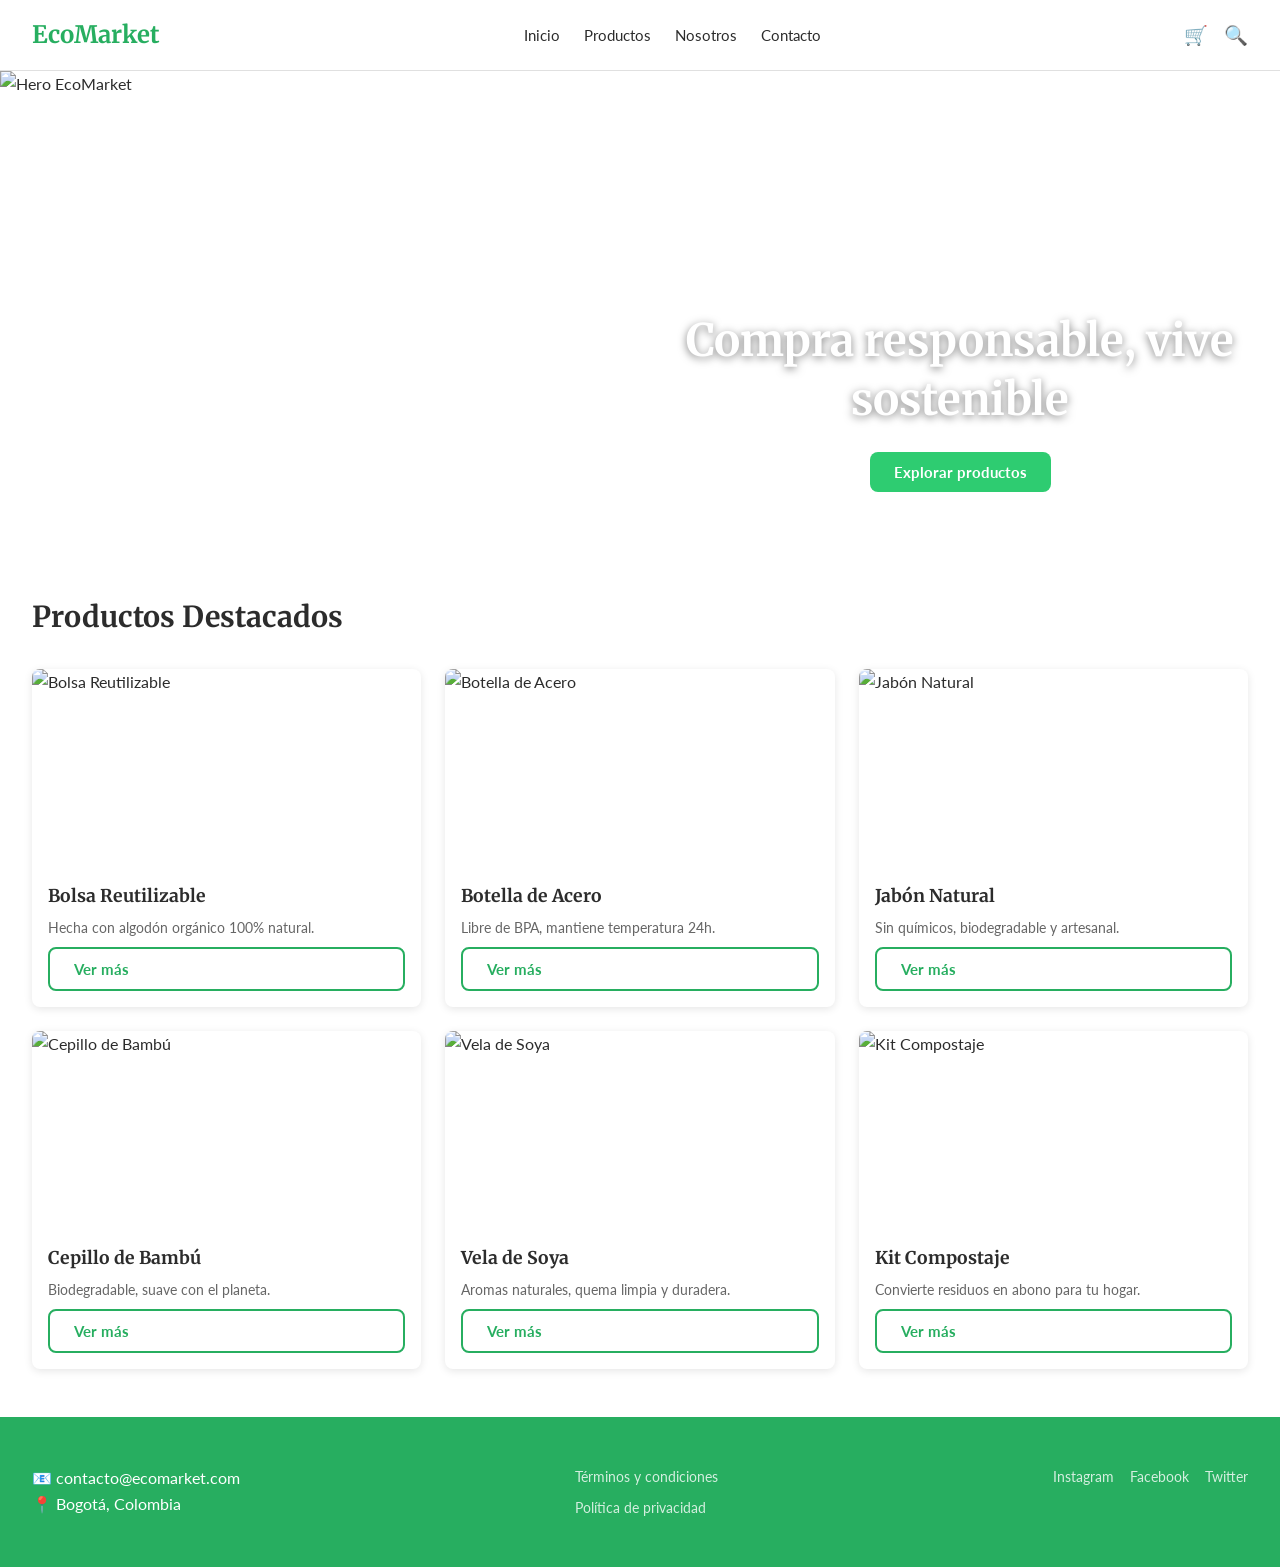
==== index.html @ 87cb1185 "feat: add home page with hero, featured products and footer" ====
<!DOCTYPE html>
<html lang="es">

<head>
    <meta charset="UTF-8">
    <meta name="viewport" content="width=device-width, initial-scale=1.0">
    <title>EcoMarket</title>
    <link rel="stylesheet" href="css/main.css">
    <link rel="stylesheet" href="css/layout.css">
    <link rel="stylesheet" href="css/components.css">
    <link rel="stylesheet" href="css/animations.css">
</head>

<body>

    <!-- HEADER -->
    <header class="header">
        <div class="header__logo">EcoMarket</div>
        <nav class="header__nav">
            <ul class="header__nav-list">
                <li><a href="index.html" class="header__nav-link">Inicio</a></li>
                <li><a href="views/productos.html" class="header__nav-link">Productos</a></li>
                <li><a href="views/sobre-nosotros.html" class="header__nav-link">Nosotros</a></li>
                <li><a href="views/contacto.html" class="header__nav-link">Contacto</a></li>
            </ul>
        </nav>
        <div class="header__actions">
            <a href="#" class="header__action-link">🛒</a>
            <a href="#" class="header__action-link">🔍</a>
        </div>
    </header>

    <!-- HERO -->
    <section class="hero">
        <img src="https://entretinta.com/wp-content/uploads/2024/01/hermosa-foto-lago-cristalino-junto-base-mo-1080.jpg"
            alt="Hero EcoMarket" class="hero__img">
        <div class="hero__content">
            <h1 class="hero__title">Compra responsable, vive sostenible</h1>
            <a href="views/productos.html" class="btn btn--primary">Explorar productos</a>
        </div>
    </section>

    <!-- PRODUCTOS DESTACADOS -->
    <section class="featured">
        <h2 class="featured__title">Productos Destacados</h2>
        <div class="featured__grid">

            <article class="card">
                <img src="https://encrypted-tbn0.gstatic.com/images?q=tbn:ANd9GcQVeRtCvFnXtEC3w42J0hs4td1m4T9SXBsoSXHeZ5GEeg&s=10"
                    alt="Bolsa Reutilizable" class="card__img">
                <div class="card__body">
                    <h3 class="card__name">Bolsa Reutilizable</h3>
                    <p class="card__desc">Hecha con algodón orgánico 100% natural.</p>
                    <a href="#" class="btn btn--secondary">Ver más</a>
                </div>
            </article>

            <article class="card">
                <img src="https://media.falabella.com/falabellaCO/73281339_5/w=1500,h=1500,fit=cover"
                    alt="Botella de Acero" class="card__img">
                <div class="card__body">
                    <h3 class="card__name">Botella de Acero</h3>
                    <p class="card__desc">Libre de BPA, mantiene temperatura 24h.</p>
                    <a href="#" class="btn btn--secondary">Ver más</a>
                </div>
            </article>

            <article class="card">
                <img src="https://images.unsplash.com/photo-1600857544200-b2f666a9a2ec?w=400&q=80&fit=crop"
                    alt="Jabón Natural" class="card__img">
                <div class="card__body">
                    <h3 class="card__name">Jabón Natural</h3>
                    <p class="card__desc">Sin químicos, biodegradable y artesanal.</p>
                    <a href="#" class="btn btn--secondary">Ver más</a>
                </div>
            </article>

            <article class="card">
                <img src="https://encrypted-tbn0.gstatic.com/images?q=tbn:ANd9GcQV_OPx9aQlD3pooWzCc2njMl-34eIX3qP6-NNkD2Y_Ew&s=10"
                    alt="Cepillo de Bambú" class="card__img">
                <div class="card__body">
                    <h3 class="card__name">Cepillo de Bambú</h3>
                    <p class="card__desc">Biodegradable, suave con el planeta.</p>
                    <a href="#" class="btn btn--secondary">Ver más</a>
                </div>
            </article>

            <article class="card">
                <img src="https://encrypted-tbn0.gstatic.com/images?q=tbn:ANd9GcS2RQtOKCw0ogzPalIOiNEDFyZThjH_l2-hsylHtLMTrQ&s=10"
                    alt="Vela de Soya" class="card__img">
                <div class="card__body">
                    <h3 class="card__name">Vela de Soya</h3>
                    <p class="card__desc">Aromas naturales, quema limpia y duradera.</p>
                    <a href="#" class="btn btn--secondary">Ver más</a>
                </div>
            </article>

            <article class="card">
                <img src="https://encrypted-tbn0.gstatic.com/images?q=tbn:ANd9GcQZ-YsSwlBRAiWstmm6BPkEpvnl98NPNhFZUDOWYDXasA&s=10"
                    alt="Kit Compostaje" class="card__img">
                <div class="card__body">
                    <h3 class="card__name">Kit Compostaje</h3>
                    <p class="card__desc">Convierte residuos en abono para tu hogar.</p>
                    <a href="#" class="btn btn--secondary">Ver más</a>
                </div>
            </article>

        </div>
    </section>

    <!-- FOOTER -->
    <footer class="footer">
        <div class="footer__info">
            <p>📧 contacto@ecomarket.com</p>
            <p>📍 Bogotá, Colombia</p>
        </div>
        <div class="footer__links">
            <a href="#" class="footer__link">Términos y condiciones</a>
            <a href="#" class="footer__link">Política de privacidad</a>
        </div>
        <div class="footer__social">
            <a href="#" class="footer__social-link">Instagram</a>
            <a href="#" class="footer__social-link">Facebook</a>
            <a href="#" class="footer__social-link">Twitter</a>
        </div>
    </footer>

</body>

</html>
---- css/main.css ----
@import url("https://fonts.googleapis.com/css2?family=Lato:wght@400;700&family=Merriweather:wght@400;700&display=swap");

:root {
    --color-primary: #2ecc71;
    --color-primary-dark: #27ae60;
    --color-earth: #f5f5dc;
    --color-text: #2c2c2c;
    --color-text-light: #666666;
    --color-white: #ffffff;
    --color-border: #e0e0e0;

    --font-heading: "Merriweather", serif;
    --font-body: "Lato", sans-serif;

    --spacing-xs: 0.5rem;
    --spacing-sm: 1rem;
    --spacing-md: 1.5rem;
    --spacing-lg: 2rem;
    --spacing-xl: 3rem;

    --radius: 8px;
    --shadow: 0 2px 8px rgba(0, 0, 0, 0.1);
}

*,
*::before,
*::after {
    margin: 0;
    padding: 0;
    box-sizing: border-box;
}

html {
    font-size: 16px;
    scroll-behavior: smooth;
}

body {
    font-family: var(--font-body);
    color: var(--color-text);
    background-color: var(--color-white);
    line-height: 1.6;
}

img {
    max-width: 100%;
    display: block;
}

a {
    text-decoration: none;
    color: inherit;
}

ul {
    list-style: none;
}

h1,
h2,
h3,
h4 {
    font-family: var(--font-heading);
    line-height: 1.3;
}
---- css/layout.css ----
.header {
    display: flex;
    align-items: center;
    justify-content: space-between;
    padding: var(--spacing-sm) var(--spacing-lg);
    background-color: var(--color-white);
    border-bottom: 1px solid var(--color-border);
    position: sticky;
    top: 0;
    z-index: 100;
}

.header__logo {
    font-family: var(--font-heading);
    font-size: 1.5rem;
    font-weight: 700;
    color: var(--color-primary-dark);
}

.header__nav-list {
    display: flex;
    gap: var(--spacing-md);
}

.header__nav-link {
    font-size: 0.95rem;
    color: var(--color-text);
    transition: color 0.2s;
}

.header__nav-link:hover {
    color: var(--color-primary);
}

.header__actions {
    display: flex;
    gap: var(--spacing-sm);
    font-size: 1.2rem;
}



.hero {
    position: relative;
    width: 100%;
    height: 480px;
    overflow: hidden;
}

.hero__img {
    width: 100%;
    height: 100%;
    object-fit: cover;
}

.hero__content {
    position: absolute;
    top: 50%;
    left: 50%;
    transform: translate(-50%, -50%);
    text-align: center;
    color: var(--color-white);
}

.hero__title {
    font-size: 2rem;
    margin-bottom: var(--spacing-md);
    text-shadow: 0 2px 8px rgba(0, 0, 0, 0.5);
}




.featured {
    padding: var(--spacing-xl) var(--spacing-lg);
}

.featured__title {
    font-size: 1.8rem;
    margin-bottom: var(--spacing-lg);
    color: var(--color-text);
}

.featured__grid {
    display: grid;
    grid-template-columns: 1fr;
    gap: var(--spacing-md);
}




.footer {
    background-color: var(--color-primary-dark);
    color: var(--color-white);
    padding: var(--spacing-xl) var(--spacing-lg);
    display: flex;
    flex-direction: column;
    gap: var(--spacing-md);
}

.footer__links {
    display: flex;
    flex-direction: column;
    gap: var(--spacing-xs);
}

.footer__link {
    font-size: 0.9rem;
    opacity: 0.8;
    transition: opacity 0.2s;
}

.footer__link:hover {
    opacity: 1;
}

.footer__social {
    display: flex;
    gap: var(--spacing-sm);
}

.footer__social-link {
    font-size: 0.9rem;
    opacity: 0.8;
    transition: opacity 0.2s;
}

.footer__social-link:hover {
    opacity: 1;
}




@media (min-width: 768px) {
    .featured__grid {
        grid-template-columns: repeat(2, 1fr);
    }

    .footer {
        flex-direction: row;
        justify-content: space-between;
        align-items: flex-start;
    }
}




@media (min-width: 1024px) {
    .hero__title {
        font-size: 2.8rem;
    }

    .featured__grid {
        grid-template-columns: repeat(3, 1fr);
    }
}
---- css/components.css ----
.btn {
    display: inline-block;
    padding: var(--spacing-xs) var(--spacing-md);
    border-radius: var(--radius);
    font-family: var(--font-body);
    font-size: 0.95rem;
    font-weight: 700;
    cursor: pointer;
    transition: background-color 0.2s, transform 0.2s;
}

.btn--primary {
    background-color: var(--color-primary);
    color: var(--color-white);
}

.btn--primary:hover {
    background-color: var(--color-primary-dark);
    transform: translateY(-2px);
}

.btn--secondary {
    background-color: transparent;
    color: var(--color-primary-dark);
    border: 2px solid var(--color-primary-dark);
}

.btn--secondary:hover {
    background-color: var(--color-primary-dark);
    color: var(--color-white);
    transform: translateY(-2px);
}



.card {
    background-color: var(--color-white);
    border-radius: var(--radius);
    box-shadow: var(--shadow);
    overflow: hidden;
    transition: transform 0.2s, box-shadow 0.2s;
}

.card:hover {
    transform: translateY(-4px);
    box-shadow: 0 8px 20px rgba(0, 0, 0, 0.15);
}

.card__img {
    width: 100%;
    height: 200px;
    object-fit: cover;
}

.card__body {
    padding: var(--spacing-sm);
    display: flex;
    flex-direction: column;
    gap: var(--spacing-xs);
}

.card__name {
    font-size: 1.1rem;
    color: var(--color-text);
}

.card__desc {
    font-size: 0.9rem;
    color: var(--color-text-light);
    flex-grow: 1;
}
---- css/animations.css ----
@keyframes fadeInUp {
    from {
        opacity: 0;
        transform: translateY(24px);
    }

    to {
        opacity: 1;
        transform: translateY(0);
    }
}

@keyframes fadeInLeft {
    from {
        opacity: 0;
        transform: translateX(-24px);
    }

    to {
        opacity: 1;
        transform: translateX(0);
    }
}

@keyframes scaleIn {
    from {
        opacity: 0;
        transform: scale(0.92);
    }

    to {
        opacity: 1;
        transform: scale(1);
    }
}

@keyframes shimmer {
    0% {
        background-position: -400px 0;
    }

    100% {
        background-position: 400px 0;
    }
}

@keyframes pulse {

    0%,
    100% {
        transform: scale(1);
    }

    50% {
        transform: scale(1.04);
    }
}


.hero__content {
    animation: fadeInUp 0.9s ease forwards;
}

.hero__title {
    animation: fadeInLeft 1s ease forwards;
}

.hero .btn {
    animation: scaleIn 1.1s ease forwards;
}



.card {
    animation: fadeInUp 0.6s ease forwards;
}


.card__img {
    transition: transform 0.4s ease, filter 0.4s ease;
}

.card:hover .card__img {
    transform: scale(1.06);
    filter: brightness(1.05) saturate(1.1);
}


.card:hover .btn {
    animation: pulse 0.6s ease infinite;
}




.header__nav-link {
    position: relative;
}

.header__nav-link::after {
    content: '';
    position: absolute;
    bottom: -3px;
    left: 0;
    width: 0%;
    height: 2px;
    background-color: var(--color-primary);
    transition: width 0.3s ease;
}

.header__nav-link:hover::after {
    width: 100%;
}



.footer__social-link {
    transition: transform 0.3s ease, color 0.3s ease;
    display: inline-block;
}

.footer__social-link:hover {
    transform: translateY(-4px) scale(1.1);
    color: var(--color-primary);
}



.btn {
    transition: background-color 0.3s ease,
        transform 0.2s ease,
        box-shadow 0.3s ease;
}

.btn:hover {
    box-shadow: 0 4px 12px rgba(46, 204, 113, 0.4);
}
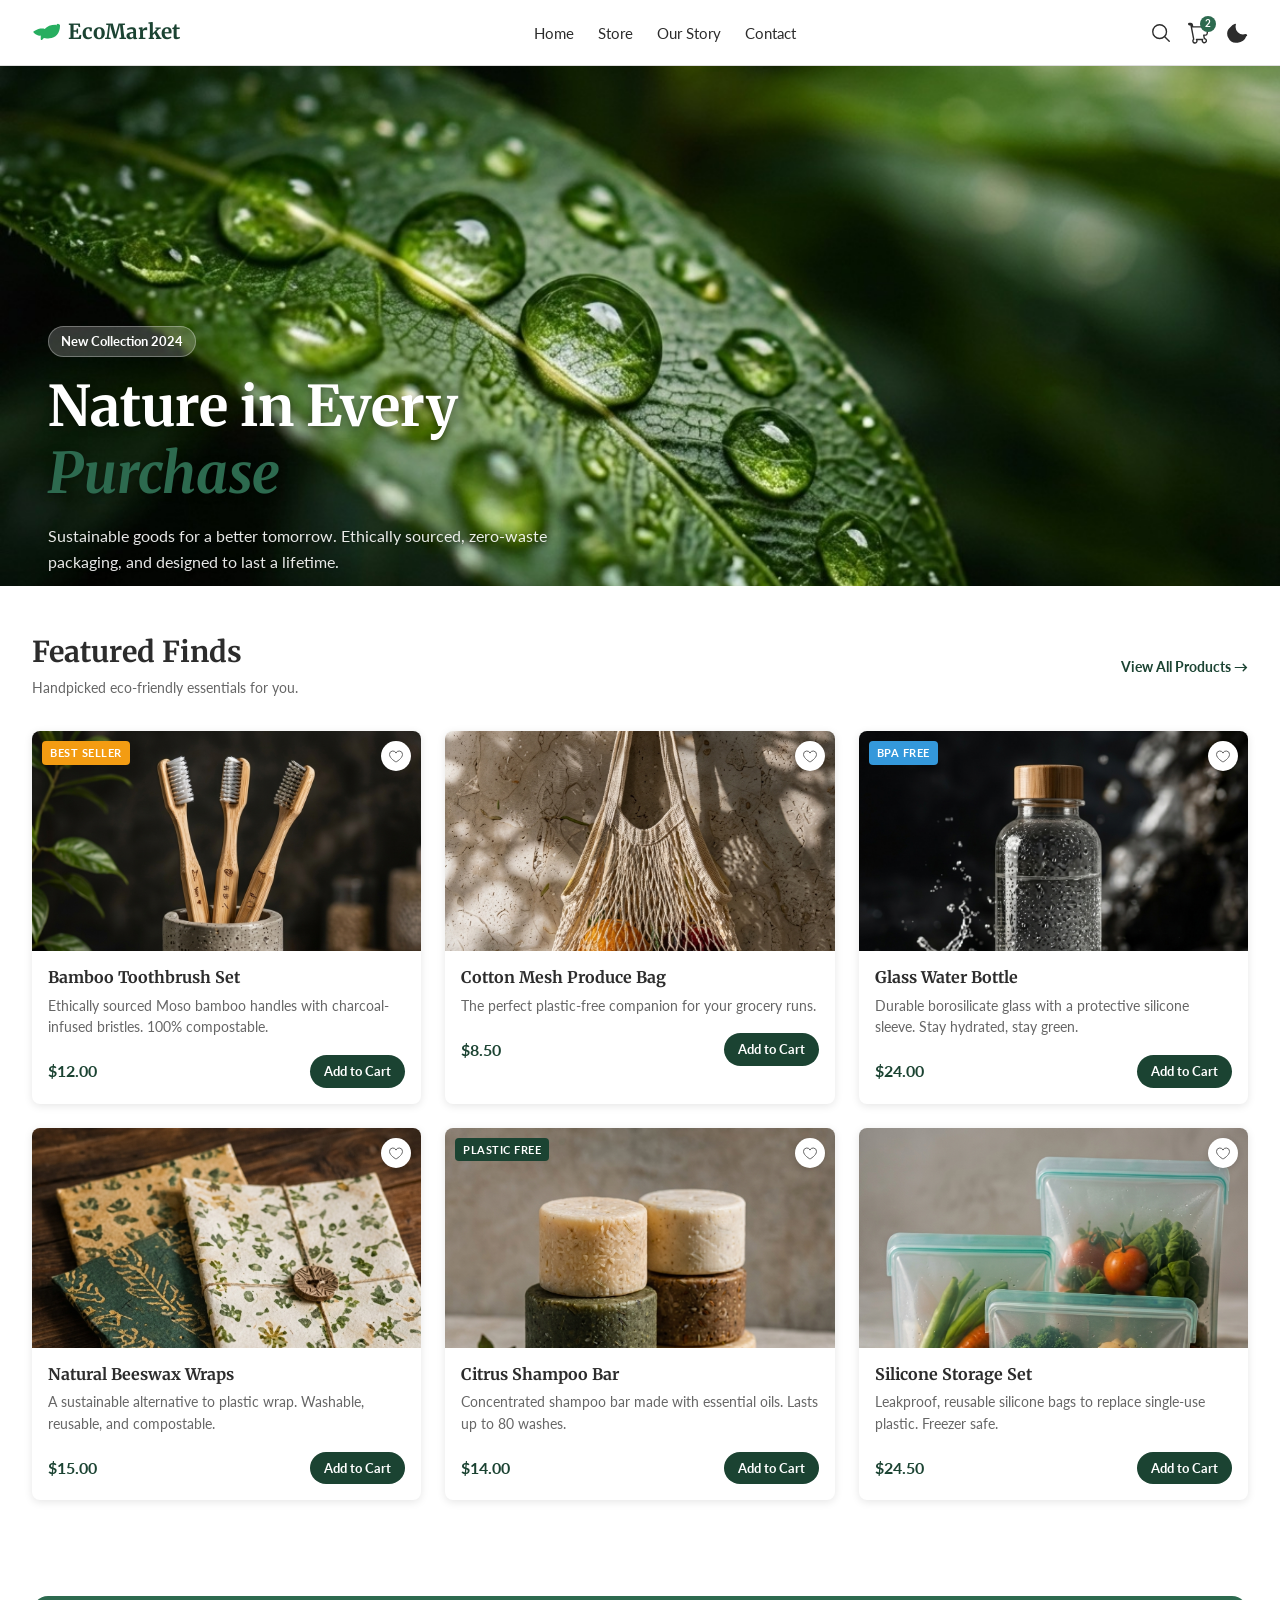
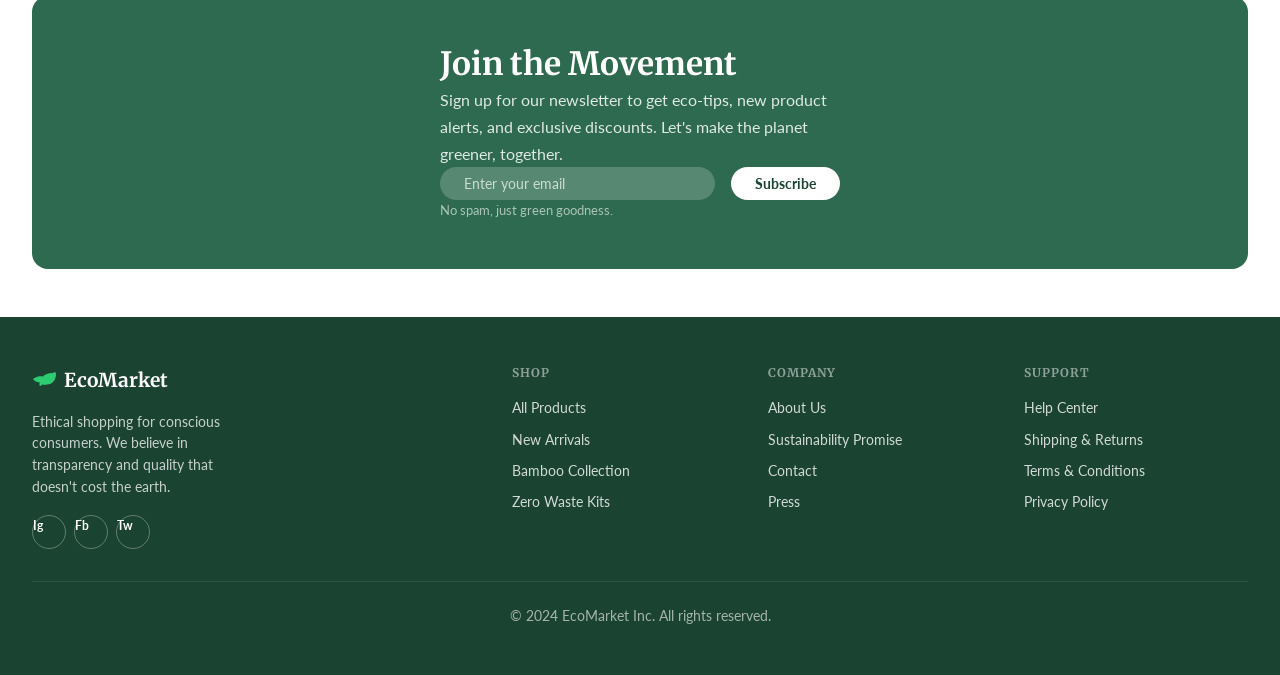
==== commit 8089a940: "feat: complete home page with styling, join section and footer" ====
--- a/index.html
+++ b/index.html
@@ -1,130 +1,255 @@
 <!DOCTYPE html>
-<html lang="es">
-
+<html lang="en">
 <head>
-    <meta charset="UTF-8">
-    <meta name="viewport" content="width=device-width, initial-scale=1.0">
-    <title>EcoMarket</title>
-    <link rel="stylesheet" href="css/main.css">
-    <link rel="stylesheet" href="css/layout.css">
-    <link rel="stylesheet" href="css/components.css">
-    <link rel="stylesheet" href="css/animations.css">
+  <meta charset="UTF-8">
+  <meta name="viewport" content="width=device-width, initial-scale=1.0">
+  <title>EcoMarket</title>
+  <link rel="stylesheet" href="css/main.css">
+  <link rel="stylesheet" href="css/layout.css">
+  <link rel="stylesheet" href="css/components.css">
+  <link rel="stylesheet" href="css/animations.css">
 </head>
-
 <body>
 
-    <!-- HEADER -->
-    <header class="header">
-        <div class="header__logo">EcoMarket</div>
-        <nav class="header__nav">
-            <ul class="header__nav-list">
-                <li><a href="index.html" class="header__nav-link">Inicio</a></li>
-                <li><a href="views/productos.html" class="header__nav-link">Productos</a></li>
-                <li><a href="views/sobre-nosotros.html" class="header__nav-link">Nosotros</a></li>
-                <li><a href="views/contacto.html" class="header__nav-link">Contacto</a></li>
-            </ul>
-        </nav>
-        <div class="header__actions">
-            <a href="#" class="header__action-link">🛒</a>
-            <a href="#" class="header__action-link">🔍</a>
-        </div>
-    </header>
-
-    <!-- HERO -->
-    <section class="hero">
-        <img src="https://entretinta.com/wp-content/uploads/2024/01/hermosa-foto-lago-cristalino-junto-base-mo-1080.jpg"
-            alt="Hero EcoMarket" class="hero__img">
-        <div class="hero__content">
-            <h1 class="hero__title">Compra responsable, vive sostenible</h1>
-            <a href="views/productos.html" class="btn btn--primary">Explorar productos</a>
-        </div>
-    </section>
-
-    <!-- PRODUCTOS DESTACADOS -->
-    <section class="featured">
-        <h2 class="featured__title">Productos Destacados</h2>
-        <div class="featured__grid">
-
-            <article class="card">
-                <img src="https://encrypted-tbn0.gstatic.com/images?q=tbn:ANd9GcQVeRtCvFnXtEC3w42J0hs4td1m4T9SXBsoSXHeZ5GEeg&s=10"
-                    alt="Bolsa Reutilizable" class="card__img">
-                <div class="card__body">
-                    <h3 class="card__name">Bolsa Reutilizable</h3>
-                    <p class="card__desc">Hecha con algodón orgánico 100% natural.</p>
-                    <a href="#" class="btn btn--secondary">Ver más</a>
-                </div>
-            </article>
-
-            <article class="card">
-                <img src="https://media.falabella.com/falabellaCO/73281339_5/w=1500,h=1500,fit=cover"
-                    alt="Botella de Acero" class="card__img">
-                <div class="card__body">
-                    <h3 class="card__name">Botella de Acero</h3>
-                    <p class="card__desc">Libre de BPA, mantiene temperatura 24h.</p>
-                    <a href="#" class="btn btn--secondary">Ver más</a>
-                </div>
-            </article>
-
-            <article class="card">
-                <img src="https://images.unsplash.com/photo-1600857544200-b2f666a9a2ec?w=400&q=80&fit=crop"
-                    alt="Jabón Natural" class="card__img">
-                <div class="card__body">
-                    <h3 class="card__name">Jabón Natural</h3>
-                    <p class="card__desc">Sin químicos, biodegradable y artesanal.</p>
-                    <a href="#" class="btn btn--secondary">Ver más</a>
-                </div>
-            </article>
-
-            <article class="card">
-                <img src="https://encrypted-tbn0.gstatic.com/images?q=tbn:ANd9GcQV_OPx9aQlD3pooWzCc2njMl-34eIX3qP6-NNkD2Y_Ew&s=10"
-                    alt="Cepillo de Bambú" class="card__img">
-                <div class="card__body">
-                    <h3 class="card__name">Cepillo de Bambú</h3>
-                    <p class="card__desc">Biodegradable, suave con el planeta.</p>
-                    <a href="#" class="btn btn--secondary">Ver más</a>
-                </div>
-            </article>
-
-            <article class="card">
-                <img src="https://encrypted-tbn0.gstatic.com/images?q=tbn:ANd9GcS2RQtOKCw0ogzPalIOiNEDFyZThjH_l2-hsylHtLMTrQ&s=10"
-                    alt="Vela de Soya" class="card__img">
-                <div class="card__body">
-                    <h3 class="card__name">Vela de Soya</h3>
-                    <p class="card__desc">Aromas naturales, quema limpia y duradera.</p>
-                    <a href="#" class="btn btn--secondary">Ver más</a>
-                </div>
-            </article>
-
-            <article class="card">
-                <img src="https://encrypted-tbn0.gstatic.com/images?q=tbn:ANd9GcQZ-YsSwlBRAiWstmm6BPkEpvnl98NPNhFZUDOWYDXasA&s=10"
-                    alt="Kit Compostaje" class="card__img">
-                <div class="card__body">
-                    <h3 class="card__name">Kit Compostaje</h3>
-                    <p class="card__desc">Convierte residuos en abono para tu hogar.</p>
-                    <a href="#" class="btn btn--secondary">Ver más</a>
-                </div>
-            </article>
-
-        </div>
-    </section>
-
-    <!-- FOOTER -->
-    <footer class="footer">
-        <div class="footer__info">
-            <p>📧 contacto@ecomarket.com</p>
-            <p>📍 Bogotá, Colombia</p>
-        </div>
-        <div class="footer__links">
-            <a href="#" class="footer__link">Términos y condiciones</a>
-            <a href="#" class="footer__link">Política de privacidad</a>
-        </div>
-        <div class="footer__social">
-            <a href="#" class="footer__social-link">Instagram</a>
-            <a href="#" class="footer__social-link">Facebook</a>
-            <a href="#" class="footer__social-link">Twitter</a>
-        </div>
-    </footer>
+  <!-- HEADER -->
+  <header class="header">
+    <div class="header__logo">
+      <svg xmlns="http://www.w3.org/2000/svg" width="28" height="28" viewBox="0 0 256 256" fill="#27ae60">
+        <path d="M222.14,59.21A8,8,0,0,0,215,52C171.77,52,138.72,65.34,116,91.17c-16.23-4.93-52-9.45-99.08,21.23a8,8,0,0,0-.67,12.63C32.48,139.46,50.68,152,72,152a72.07,72.07,0,0,0,8-.45V184a8,8,0,0,0,13.66,5.66l14.84-14.85A95.27,95.27,0,0,0,160,176c56,0,96-48,96-112A8,8,0,0,0,222.14,59.21Z"/>
+      </svg>
+      <span>EcoMarket</span>
+    </div>
+    <nav class="header__nav">
+      <ul class="header__nav-list">
+        <li><a href="index.html" class="header__nav-link">Home</a></li>
+        <li><a href="views/productos.html" class="header__nav-link">Store</a></li>
+        <li><a href="views/sobre-nosotros.html" class="header__nav-link">Our Story</a></li>
+        <li><a href="views/contacto.html" class="header__nav-link">Contact</a></li>
+      </ul>
+    </nav>
+    <div class="header__actions">
+      <a href="#" class="header__action-link">
+        <svg xmlns="http://www.w3.org/2000/svg" width="22" height="22" viewBox="0 0 256 256" fill="none" stroke="#2c2c2c" stroke-width="16" stroke-linecap="round" stroke-linejoin="round">
+          <circle cx="112" cy="112" r="80"/>
+          <line x1="168.57" y1="168.57" x2="224" y2="224"/>
+        </svg>
+      </a>
+      <a href="#" class="header__action-link header__cart">
+        <svg xmlns="http://www.w3.org/2000/svg" width="22" height="22" viewBox="0 0 256 256" fill="none" stroke="#2c2c2c" stroke-width="16" stroke-linecap="round" stroke-linejoin="round">
+          <path d="M222.14,58.87A8,8,0,0,0,216,56H54.68L49.79,29.14A16,16,0,0,0,34.05,16H16a8,8,0,0,0,0,16H34.05l32.51,168.86A24,24,0,1,0,98.4,204H169.6a24,24,0,1,0,20.47-11.14L183,152h23a16,16,0,0,0,15.74-13.14l12-80A8,8,0,0,0,222.14,58.87Z"/>
+        </svg>
+        <span class="header__cart-badge">2</span>
+      </a>
+      <a href="#" class="header__action-link">
+        <svg xmlns="http://www.w3.org/2000/svg" width="22" height="22" viewBox="0 0 256 256" fill="#2c2c2c">
+          <path d="M233.54,142.23a8,8,0,0,0-8-2,88.08,88.08,0,0,1-109.8-109.8,8,8,0,0,0-10-10,104.84,104.84,0,0,0-52.91,37A104,104,0,0,0,136,240a103.09,103.09,0,0,0,62.52-20.88,104.84,104.84,0,0,0,37-52.91A8,8,0,0,0,233.54,142.23Z"/>
+        </svg>
+      </a>
+    </div>
+  </header>
+
+  <!-- HERO -->
+  <section class="hero">
+    <img src="img/hero/hero-leaves.jpg" alt="EcoMarket Hero" class="hero__img">
+    <div class="hero__content">
+      <span class="hero__tag">New Collection 2024</span>
+      <h1 class="hero__title">Nature in Every<br><em>Purchase</em></h1>
+      <p class="hero__subtitle">Sustainable goods for a better tomorrow. Ethically sourced, zero-waste packaging, and designed to last a lifetime.</p>
+      <div class="hero__btns">
+        <a href="views/productos.html" class="btn btn--primary">Shop New Arrivals</a>
+        <a href="views/sobre-nosotros.html" class="btn btn--dark">Learn Our Impact</a>
+      </div>
+    </div>
+  </section>
+
+  <!-- FEATURED PRODUCTS -->
+  <section class="featured">
+    <div class="featured__header">
+      <div>
+        <h2 class="featured__title">Featured Finds</h2>
+        <p class="featured__subtitle">Handpicked eco-friendly essentials for you.</p>
+      </div>
+      <a href="views/productos.html" class="featured__link">View All Products →</a>
+    </div>
+    <div class="featured__grid">
+
+      <article class="card">
+        <div class="card__img-wrapper">
+          <img src="img/products/product-bamboo-toothbrush.png" alt="Bamboo Toothbrush" class="card__img">
+          <span class="card__badge card__badge--yellow">Best Seller</span>
+          <button class="card__fav" aria-label="Favorite">
+            <svg xmlns="http://www.w3.org/2000/svg" width="16" height="16" viewBox="0 0 256 256" fill="none" stroke="#666" stroke-width="16">
+              <path d="M128,224S24,168,24,102a54,54,0,0,1,104-20.48A54,54,0,0,1,232,102C232,168,128,224,128,224Z"/>
+            </svg>
+          </button>
+        </div>
+        <div class="card__body">
+          <h3 class="card__name">Bamboo Toothbrush Set</h3>
+          <p class="card__desc">Ethically sourced Moso bamboo handles with charcoal-infused bristles. 100% compostable.</p>
+          <div class="card__footer">
+            <span class="card__price">$12.00</span>
+            <a href="#" class="btn btn--cart">Add to Cart</a>
+          </div>
+        </div>
+      </article>
+
+      <article class="card">
+        <div class="card__img-wrapper">
+          <img src="img/products/product-mesh-bag.png" alt="Cotton Mesh Produce Bag" class="card__img">
+          <button class="card__fav" aria-label="Favorite">
+            <svg xmlns="http://www.w3.org/2000/svg" width="16" height="16" viewBox="0 0 256 256" fill="none" stroke="#666" stroke-width="16">
+              <path d="M128,224S24,168,24,102a54,54,0,0,1,104-20.48A54,54,0,0,1,232,102C232,168,128,224,128,224Z"/>
+            </svg>
+          </button>
+        </div>
+        <div class="card__body">
+          <h3 class="card__name">Cotton Mesh Produce Bag</h3>
+          <p class="card__desc">The perfect plastic-free companion for your grocery runs.</p>
+          <div class="card__footer">
+            <span class="card__price">$8.50</span>
+            <a href="#" class="btn btn--cart">Add to Cart</a>
+          </div>
+        </div>
+      </article>
+
+      <article class="card">
+        <div class="card__img-wrapper">
+          <img src="img/products/product-glass-bottle.png" alt="Glass Water Bottle" class="card__img">
+          <span class="card__badge card__badge--blue">BPA Free</span>
+          <button class="card__fav" aria-label="Favorite">
+            <svg xmlns="http://www.w3.org/2000/svg" width="16" height="16" viewBox="0 0 256 256" fill="none" stroke="#666" stroke-width="16">
+              <path d="M128,224S24,168,24,102a54,54,0,0,1,104-20.48A54,54,0,0,1,232,102C232,168,128,224,128,224Z"/>
+            </svg>
+          </button>
+        </div>
+        <div class="card__body">
+          <h3 class="card__name">Glass Water Bottle</h3>
+          <p class="card__desc">Durable borosilicate glass with a protective silicone sleeve. Stay hydrated, stay green.</p>
+          <div class="card__footer">
+            <span class="card__price">$24.00</span>
+            <a href="#" class="btn btn--cart">Add to Cart</a>
+          </div>
+        </div>
+      </article>
+
+      <article class="card">
+        <div class="card__img-wrapper">
+          <img src="img/products/product-beeswax-wraps.png" alt="Natural Beeswax Wraps" class="card__img">
+          <button class="card__fav" aria-label="Favorite">
+            <svg xmlns="http://www.w3.org/2000/svg" width="16" height="16" viewBox="0 0 256 256" fill="none" stroke="#666" stroke-width="16">
+              <path d="M128,224S24,168,24,102a54,54,0,0,1,104-20.48A54,54,0,0,1,232,102C232,168,128,224,128,224Z"/>
+            </svg>
+          </button>
+        </div>
+        <div class="card__body">
+          <h3 class="card__name">Natural Beeswax Wraps</h3>
+          <p class="card__desc">A sustainable alternative to plastic wrap. Washable, reusable, and compostable.</p>
+          <div class="card__footer">
+            <span class="card__price">$15.00</span>
+            <a href="#" class="btn btn--cart">Add to Cart</a>
+          </div>
+        </div>
+      </article>
+
+      <article class="card">
+        <div class="card__img-wrapper">
+          <img src="img/products/product-shampoo-bar.png" alt="Citrus Shampoo Bar" class="card__img">
+          <span class="card__badge card__badge--green">Plastic Free</span>
+          <button class="card__fav" aria-label="Favorite">
+            <svg xmlns="http://www.w3.org/2000/svg" width="16" height="16" viewBox="0 0 256 256" fill="none" stroke="#666" stroke-width="16">
+              <path d="M128,224S24,168,24,102a54,54,0,0,1,104-20.48A54,54,0,0,1,232,102C232,168,128,224,128,224Z"/>
+            </svg>
+          </button>
+        </div>
+        <div class="card__body">
+          <h3 class="card__name">Citrus Shampoo Bar</h3>
+          <p class="card__desc">Concentrated shampoo bar made with essential oils. Lasts up to 80 washes.</p>
+          <div class="card__footer">
+            <span class="card__price">$14.00</span>
+            <a href="#" class="btn btn--cart">Add to Cart</a>
+          </div>
+        </div>
+      </article>
+
+      <article class="card">
+        <div class="card__img-wrapper">
+          <img src="img/products/product-silicone-bags.png" alt="Silicone Storage Set" class="card__img">
+          <button class="card__fav" aria-label="Favorite">
+            <svg xmlns="http://www.w3.org/2000/svg" width="16" height="16" viewBox="0 0 256 256" fill="none" stroke="#666" stroke-width="16">
+              <path d="M128,224S24,168,24,102a54,54,0,0,1,104-20.48A54,54,0,0,1,232,102C232,168,128,224,128,224Z"/>
+            </svg>
+          </button>
+        </div>
+        <div class="card__body">
+          <h3 class="card__name">Silicone Storage Set</h3>
+          <p class="card__desc">Leakproof, reusable silicone bags to replace single-use plastic. Freezer safe.</p>
+          <div class="card__footer">
+            <span class="card__price">$24.50</span>
+            <a href="#" class="btn btn--cart">Add to Cart</a>
+          </div>
+        </div>
+      </article>
+
+    </div>
+  </section>
+
+  <!-- JOIN THE MOVEMENT -->
+  <section class="join">
+    <div class="join__content">
+      <h2 class="join__title">Join the Movement</h2>
+      <p class="join__desc">Sign up for our newsletter to get eco-tips, new product alerts, and exclusive discounts. Let's make the planet greener, together.</p>
+      <div class="join__form">
+        <input type="email" class="join__input" placeholder="Enter your email">
+        <button class="btn btn--subscribe">Subscribe</button>
+      </div>
+      <p class="join__note">No spam, just green goodness.</p>
+    </div>
+    <div class="join__img-wrapper">
+      <img src="img/hero/banner-leaves.jpg" alt="Join the Movement" class="join__img">
+    </div>
+  </section>
+
+  <!-- FOOTER -->
+  <footer class="footer">
+    <div class="footer__brand">
+      <div class="footer__logo">
+        <svg xmlns="http://www.w3.org/2000/svg" width="24" height="24" viewBox="0 0 256 256" fill="#2ecc71">
+          <path d="M222.14,59.21A8,8,0,0,0,215,52C171.77,52,138.72,65.34,116,91.17c-16.23-4.93-52-9.45-99.08,21.23a8,8,0,0,0-.67,12.63C32.48,139.46,50.68,152,72,152a72.07,72.07,0,0,0,8-.45V184a8,8,0,0,0,13.66,5.66l14.84-14.85A95.27,95.27,0,0,0,160,176c56,0,96-48,96-112A8,8,0,0,0,222.14,59.21Z"/>
+        </svg>
+        <span>EcoMarket</span>
+      </div>
+      <p class="footer__desc">Ethical shopping for conscious consumers. We believe in transparency and quality that doesn't cost the earth.</p>
+      <div class="footer__social">
+        <a href="#" class="footer__social-link" aria-label="Instagram">Ig</a>
+        <a href="#" class="footer__social-link" aria-label="Facebook">Fb</a>
+        <a href="#" class="footer__social-link" aria-label="Twitter">Tw</a>
+      </div>
+    </div>
+    <div class="footer__col">
+      <h4 class="footer__heading">Shop</h4>
+      <a href="views/productos.html" class="footer__link">All Products</a>
+      <a href="#" class="footer__link">New Arrivals</a>
+      <a href="#" class="footer__link">Bamboo Collection</a>
+      <a href="#" class="footer__link">Zero Waste Kits</a>
+    </div>
+    <div class="footer__col">
+      <h4 class="footer__heading">Company</h4>
+      <a href="views/sobre-nosotros.html" class="footer__link">About Us</a>
+      <a href="#" class="footer__link">Sustainability Promise</a>
+      <a href="views/contacto.html" class="footer__link">Contact</a>
+      <a href="#" class="footer__link">Press</a>
+    </div>
+    <div class="footer__col">
+      <h4 class="footer__heading">Support</h4>
+      <a href="#" class="footer__link">Help Center</a>
+      <a href="#" class="footer__link">Shipping & Returns</a>
+      <a href="#" class="footer__link">Terms & Conditions</a>
+      <a href="#" class="footer__link">Privacy Policy</a>
+    </div>
+    <div class="footer__bottom">
+      <p>© 2024 EcoMarket Inc. All rights reserved.</p>
+    </div>
+  </footer>
 
 </body>
-
-</html>+</html>
--- a/css/main.css
+++ b/css/main.css
@@ -1,8 +1,8 @@
 @import url("https://fonts.googleapis.com/css2?family=Lato:wght@400;700&family=Merriweather:wght@400;700&display=swap");
 
 :root {
-    --color-primary: #2ecc71;
-    --color-primary-dark: #27ae60;
+    --color-primary: #2d6a4f;
+    --color-primary-dark: #1b4332;
     --color-earth: #f5f5dc;
     --color-text: #2c2c2c;
     --color-text-light: #666666;
--- a/css/layout.css
+++ b/css/layout.css
@@ -1,159 +1,222 @@
 .header {
-    display: flex;
+  display: flex;
+  align-items: center;
+  justify-content: space-between;
+  padding: var(--spacing-sm) var(--spacing-lg);
+  background-color: var(--color-white);
+  border-bottom: 1px solid var(--color-border);
+  position: sticky;
+  top: 0;
+  z-index: 100;
+}
+
+.header__logo {
+  display: flex;
+  align-items: center;
+  gap: var(--spacing-xs);
+  font-family: var(--font-heading);
+  font-size: 1.3rem;
+  font-weight: 700;
+  color: var(--color-primary-dark);
+}
+
+.header__nav-list {
+  display: flex;
+  gap: var(--spacing-md);
+}
+
+.header__nav-link {
+  font-size: 0.95rem;
+  color: var(--color-text);
+  transition: color 0.2s;
+  position: relative;
+}
+
+.header__nav-link::after {
+  content: '';
+  position: absolute;
+  bottom: -3px;
+  left: 0;
+  width: 0%;
+  height: 2px;
+  background-color: var(--color-primary);
+  transition: width 0.3s ease;
+}
+
+.header__nav-link:hover {
+  color: var(--color-primary);
+}
+
+.header__nav-link:hover::after {
+  width: 100%;
+}
+
+.header__actions {
+  display: flex;
+  align-items: center;
+  gap: var(--spacing-sm);
+}
+
+.header__action-link {
+  display: flex;
+  align-items: center;
+  justify-content: center;
+  transition: transform 0.2s;
+}
+
+.header__action-link:hover {
+  transform: scale(1.1);
+}
+
+.hero {
+  position: relative;
+  width: 100%;
+  height: 520px;
+  overflow: hidden;
+}
+
+.hero__img {
+  width: 100%;
+  height: 100%;
+  object-fit: cover;
+  object-position: center;
+}
+
+.hero__content {
+  position: absolute;
+  top: 50%;
+  left: var(--spacing-xl);
+  transform: translateY(-50%);
+  color: var(--color-white);
+  max-width: 500px;
+}
+
+.hero__tag {
+  display: inline-block;
+  background-color: rgba(255,255,255,0.2);
+  color: var(--color-white);
+  font-size: 0.8rem;
+  font-weight: 700;
+  padding: 4px 12px;
+  border-radius: 20px;
+  margin-bottom: var(--spacing-sm);
+  backdrop-filter: blur(4px);
+  border: 1px solid rgba(255,255,255,0.3);
+}
+
+.hero__title {
+  font-size: 2.8rem;
+  margin-bottom: var(--spacing-sm);
+  text-shadow: 0 2px 8px rgba(0,0,0,0.4);
+  line-height: 1.2;
+}
+
+.hero__title em {
+  font-style: italic;
+  color: var(--color-primary);
+}
+
+.hero__subtitle {
+  font-size: 1rem;
+  margin-bottom: var(--spacing-md);
+  opacity: 0.9;
+  line-height: 1.6;
+  text-shadow: 0 1px 4px rgba(0,0,0,0.4);
+}
+
+.hero__btns {
+  display: flex;
+  gap: var(--spacing-sm);
+  flex-wrap: wrap;
+}
+
+.featured {
+  padding: var(--spacing-xl) var(--spacing-lg);
+}
+
+.featured__header {
+  display: flex;
+  align-items: flex-start;
+  justify-content: space-between;
+  margin-bottom: var(--spacing-lg);
+  flex-wrap: wrap;
+  gap: var(--spacing-sm);
+}
+
+.featured__title {
+  font-size: 1.8rem;
+  color: var(--color-text);
+}
+
+.featured__subtitle {
+  font-size: 0.9rem;
+  color: var(--color-text-light);
+  margin-top: 4px;
+}
+
+.featured__link {
+  font-size: 0.9rem;
+  color: var(--color-primary-dark);
+  font-weight: 700;
+  transition: color 0.2s;
+  white-space: nowrap;
+  align-self: center;
+}
+
+.featured__link:hover {
+  color: var(--color-primary);
+}
+
+.featured__grid {
+  display: grid;
+  grid-template-columns: 1fr;
+  gap: var(--spacing-md);
+}
+
+.footer {
+  background-color: var(--color-primary-dark);
+  color: var(--color-white);
+  padding: var(--spacing-xl) var(--spacing-lg);
+  display: grid;
+  grid-template-columns: 1fr;
+  gap: var(--spacing-lg);
+}
+
+@media (min-width: 768px) {
+  .featured__grid {
+    grid-template-columns: repeat(2, 1fr);
+  }
+
+  .footer {
+    grid-template-columns: repeat(2, 1fr);
+  }
+
+  .join {
+    flex-direction: row;
     align-items: center;
-    justify-content: space-between;
-    padding: var(--spacing-sm) var(--spacing-lg);
-    background-color: var(--color-white);
-    border-bottom: 1px solid var(--color-border);
-    position: sticky;
-    top: 0;
-    z-index: 100;
-}
-
-.header__logo {
-    font-family: var(--font-heading);
-    font-size: 1.5rem;
-    font-weight: 700;
-    color: var(--color-primary-dark);
-}
-
-.header__nav-list {
-    display: flex;
-    gap: var(--spacing-md);
-}
-
-.header__nav-link {
-    font-size: 0.95rem;
-    color: var(--color-text);
-    transition: color 0.2s;
-}
-
-.header__nav-link:hover {
-    color: var(--color-primary);
-}
-
-.header__actions {
-    display: flex;
-    gap: var(--spacing-sm);
-    font-size: 1.2rem;
-}
-
-
-
-.hero {
-    position: relative;
-    width: 100%;
-    height: 480px;
-    overflow: hidden;
-}
-
-.hero__img {
-    width: 100%;
-    height: 100%;
-    object-fit: cover;
-}
-
-.hero__content {
-    position: absolute;
-    top: 50%;
-    left: 50%;
-    transform: translate(-50%, -50%);
-    text-align: center;
-    color: var(--color-white);
-}
-
-.hero__title {
-    font-size: 2rem;
-    margin-bottom: var(--spacing-md);
-    text-shadow: 0 2px 8px rgba(0, 0, 0, 0.5);
-}
-
-
-
-
-.featured {
-    padding: var(--spacing-xl) var(--spacing-lg);
-}
-
-.featured__title {
-    font-size: 1.8rem;
-    margin-bottom: var(--spacing-lg);
-    color: var(--color-text);
-}
-
-.featured__grid {
-    display: grid;
-    grid-template-columns: 1fr;
-    gap: var(--spacing-md);
-}
-
-
-
-
-.footer {
-    background-color: var(--color-primary-dark);
-    color: var(--color-white);
-    padding: var(--spacing-xl) var(--spacing-lg);
-    display: flex;
-    flex-direction: column;
-    gap: var(--spacing-md);
-}
-
-.footer__links {
-    display: flex;
-    flex-direction: column;
-    gap: var(--spacing-xs);
-}
-
-.footer__link {
-    font-size: 0.9rem;
-    opacity: 0.8;
-    transition: opacity 0.2s;
-}
-
-.footer__link:hover {
-    opacity: 1;
-}
-
-.footer__social {
-    display: flex;
-    gap: var(--spacing-sm);
-}
-
-.footer__social-link {
-    font-size: 0.9rem;
-    opacity: 0.8;
-    transition: opacity 0.2s;
-}
-
-.footer__social-link:hover {
-    opacity: 1;
-}
-
-
-
-
-@media (min-width: 768px) {
-    .featured__grid {
-        grid-template-columns: repeat(2, 1fr);
-    }
-
-    .footer {
-        flex-direction: row;
-        justify-content: space-between;
-        align-items: flex-start;
-    }
-}
-
-
-
+  }
+
+  .join__content {
+    flex: 1;
+  }
+
+  .join__img-wrapper {
+    display: block;
+    flex: 0 0 280px;
+    height: 280px;
+  }
+}
 
 @media (min-width: 1024px) {
-    .hero__title {
-        font-size: 2.8rem;
-    }
-
-    .featured__grid {
-        grid-template-columns: repeat(3, 1fr);
-    }
+  .featured__grid {
+    grid-template-columns: repeat(3, 1fr);
+  }
+
+  .footer {
+    grid-template-columns: 2fr 1fr 1fr 1fr;
+  }
+
+  .hero__title {
+    font-size: 3.5rem;
+  }
 }
--- a/css/components.css
+++ b/css/components.css
@@ -1,71 +1,342 @@
 .btn {
-    display: inline-block;
-    padding: var(--spacing-xs) var(--spacing-md);
-    border-radius: var(--radius);
-    font-family: var(--font-body);
-    font-size: 0.95rem;
-    font-weight: 700;
-    cursor: pointer;
-    transition: background-color 0.2s, transform 0.2s;
+  display: inline-flex;
+  align-items: center;
+  gap: 6px;
+  padding: var(--spacing-xs) var(--spacing-md);
+  border-radius: 20px;
+  font-family: var(--font-body);
+  font-size: 0.9rem;
+  font-weight: 700;
+  cursor: pointer;
+  border: none;
+  transition: background-color 0.3s ease, transform 0.2s ease, box-shadow 0.3s ease;
 }
 
 .btn--primary {
-    background-color: var(--color-primary);
-    color: var(--color-white);
+  background-color: var(--color-primary);
+  color: var(--color-white);
 }
 
 .btn--primary:hover {
-    background-color: var(--color-primary-dark);
-    transform: translateY(-2px);
-}
-
-.btn--secondary {
-    background-color: transparent;
-    color: var(--color-primary-dark);
-    border: 2px solid var(--color-primary-dark);
-}
-
-.btn--secondary:hover {
-    background-color: var(--color-primary-dark);
-    color: var(--color-white);
-    transform: translateY(-2px);
-}
-
-
+  background-color: var(--color-primary-dark);
+  transform: translateY(-2px);
+  box-shadow: 0 4px 12px rgba(46, 204, 113, 0.4);
+}
+
+.btn--dark {
+  background-color: rgba(255,255,255,0.15);
+  color: var(--color-white);
+  border: 2px solid rgba(255,255,255,0.6);
+  backdrop-filter: blur(4px);
+}
+
+.btn--dark:hover {
+  background-color: rgba(255,255,255,0.25);
+  transform: translateY(-2px);
+}
+
+.btn--cart {
+  background-color: var(--color-primary-dark);
+  color: var(--color-white);
+  font-size: 0.8rem;
+  padding: 6px 14px;
+  border-radius: 20px;
+}
+
+.btn--cart:hover {
+  background-color: var(--color-primary);
+  transform: translateY(-2px);
+}
+
+.btn--subscribe {
+  background-color: var(--color-white);
+  color: var(--color-primary-dark);
+  font-weight: 700;
+  border-radius: 20px;
+  padding: var(--spacing-xs) var(--spacing-md);
+  border: none;
+  cursor: pointer;
+}
+
+.btn--subscribe:hover {
+  background-color: var(--color-earth);
+  transform: translateY(-2px);
+}
 
 .card {
-    background-color: var(--color-white);
-    border-radius: var(--radius);
-    box-shadow: var(--shadow);
-    overflow: hidden;
-    transition: transform 0.2s, box-shadow 0.2s;
+  background-color: var(--color-white);
+  border-radius: var(--radius);
+  box-shadow: var(--shadow);
+  overflow: hidden;
+  transition: transform 0.2s, box-shadow 0.2s;
 }
 
 .card:hover {
-    transform: translateY(-4px);
-    box-shadow: 0 8px 20px rgba(0, 0, 0, 0.15);
+  transform: translateY(-4px);
+  box-shadow: 0 8px 20px rgba(0,0,0,0.15);
+}
+
+.card__img-wrapper {
+  position: relative;
+  overflow: hidden;
 }
 
 .card__img {
-    width: 100%;
-    height: 200px;
-    object-fit: cover;
+  width: 100%;
+  height: 220px;
+  object-fit: cover;
+  object-position: top;
+  transition: transform 0.4s ease, filter 0.4s ease;
+}
+
+.card:hover .card__img {
+  transform: scale(1.06);
+  filter: brightness(1.05) saturate(1.1);
+}
+
+.card__badge {
+  position: absolute;
+  top: 10px;
+  left: 10px;
+  font-size: 0.7rem;
+  font-weight: 700;
+  padding: 3px 8px;
+  border-radius: 4px;
+  text-transform: uppercase;
+  letter-spacing: 0.5px;
+}
+
+.card__badge--yellow {
+  background-color: #f39c12;
+  color: var(--color-white);
+}
+
+.card__badge--blue {
+  background-color: #3498db;
+  color: var(--color-white);
+}
+
+.card__badge--green {
+  background-color: var(--color-primary-dark);
+  color: var(--color-white);
+}
+
+.card__fav {
+  position: absolute;
+  top: 10px;
+  right: 10px;
+  background: var(--color-white);
+  border: none;
+  border-radius: 50%;
+  width: 30px;
+  height: 30px;
+  display: flex;
+  align-items: center;
+  justify-content: center;
+  cursor: pointer;
+  box-shadow: 0 2px 6px rgba(0,0,0,0.15);
+  transition: transform 0.2s;
+}
+
+.card__fav:hover {
+  transform: scale(1.15);
 }
 
 .card__body {
-    padding: var(--spacing-sm);
-    display: flex;
-    flex-direction: column;
-    gap: var(--spacing-xs);
+  padding: var(--spacing-sm);
+  display: flex;
+  flex-direction: column;
+  gap: var(--spacing-xs);
 }
 
 .card__name {
-    font-size: 1.1rem;
-    color: var(--color-text);
+  font-size: 1rem;
+  color: var(--color-text);
+  font-weight: 700;
 }
 
 .card__desc {
-    font-size: 0.9rem;
-    color: var(--color-text-light);
-    flex-grow: 1;
+  font-size: 0.85rem;
+  color: var(--color-text-light);
+  flex-grow: 1;
+}
+
+.card__footer {
+  display: flex;
+  align-items: center;
+  justify-content: space-between;
+  margin-top: var(--spacing-xs);
+}
+
+.card__price {
+  font-size: 1rem;
+  font-weight: 700;
+  color: var(--color-primary-dark);
+}
+
+.join {
+  background-color: var(--color-primary);
+  border-radius: 16px;
+  margin: var(--spacing-xl) var(--spacing-lg);
+  padding: var(--spacing-xl);
+  display: flex;
+  flex-direction: column;
+  gap: var(--spacing-lg);
+  overflow: hidden;
+}
+
+.join__title {
+  font-size: 2rem;
+  color: var(--color-white);
+  font-family: var(--font-heading);
+}
+
+.join__desc {
+  color: rgba(255,255,255,0.85);
+  max-width: 400px;
+  line-height: 1.7;
+}
+
+.join__form {
+  display: flex;
+  gap: var(--spacing-sm);
+  flex-wrap: wrap;
+}
+
+.join__input {
+  flex: 1;
+  min-width: 200px;
+  padding: var(--spacing-xs) var(--spacing-md);
+  border-radius: 20px;
+  border: none;
+  font-family: var(--font-body);
+  font-size: 0.9rem;
+  outline: none;
+  background-color: rgba(255,255,255,0.2);
+  color: var(--color-white);
+}
+
+.join__input::placeholder {
+  color: rgba(255,255,255,0.7);
+}
+
+.join__note {
+  font-size: 0.8rem;
+  color: rgba(255,255,255,0.6);
+}
+
+.join__img-wrapper {
+  display: none;
+  border-radius: 12px;
+  overflow: hidden;
+}
+
+.join__img {
+  width: 100%;
+  height: 100%;
+  object-fit: cover;
+  border-radius: 12px;
+  opacity: 0.85;
+}
+
+.header__cart {
+  position: relative;
+}
+
+.header__cart-badge {
+  position: absolute;
+  top: -6px;
+  right: -6px;
+  background-color: var(--color-primary);
+  color: var(--color-white);
+  font-size: 0.65rem;
+  font-weight: 700;
+  width: 16px;
+  height: 16px;
+  border-radius: 50%;
+  display: flex;
+  align-items: center;
+  justify-content: center;
+}
+
+.footer__brand {
+  display: flex;
+  flex-direction: column;
+  gap: var(--spacing-sm);
+}
+
+.footer__logo {
+  display: flex;
+  align-items: center;
+  gap: var(--spacing-xs);
+  font-family: var(--font-heading);
+  font-size: 1.2rem;
+  font-weight: 700;
+  color: var(--color-white);
+}
+
+.footer__desc {
+  font-size: 0.85rem;
+  opacity: 0.75;
+  max-width: 220px;
+  line-height: 1.6;
+}
+
+.footer__social {
+  display: flex;
+  gap: var(--spacing-xs);
+}
+
+.footer__social-link {
+  width: 34px;
+  height: 34px;
+  border-radius: 50%;
+  border: 1px solid rgba(255,255,255,0.3);
+  display: flex;
+  align-items: center;
+  justify-content: center;
+  font-size: 0.75rem;
+  font-weight: 700;
+  color: var(--color-white);
+  transition: background-color 0.3s ease, transform 0.3s ease;
+}
+
+.footer__social-link:hover {
+  background-color: var(--color-primary);
+  transform: translateY(-3px);
+}
+
+.footer__col {
+  display: flex;
+  flex-direction: column;
+  gap: var(--spacing-xs);
+}
+
+.footer__heading {
+  font-size: 0.75rem;
+  text-transform: uppercase;
+  letter-spacing: 1px;
+  color: rgba(255,255,255,0.5);
+  margin-bottom: var(--spacing-xs);
+}
+
+.footer__link {
+  font-size: 0.9rem;
+  opacity: 0.8;
+  transition: opacity 0.2s, transform 0.2s;
+  display: inline-block;
+}
+
+.footer__link:hover {
+  opacity: 1;
+  transform: translateX(4px);
+}
+
+.footer__bottom {
+  grid-column: 1 / -1;
+  text-align: center;
+  padding-top: var(--spacing-md);
+  border-top: 1px solid rgba(255,255,255,0.15);
+  font-size: 0.85rem;
+  opacity: 0.6;
 }
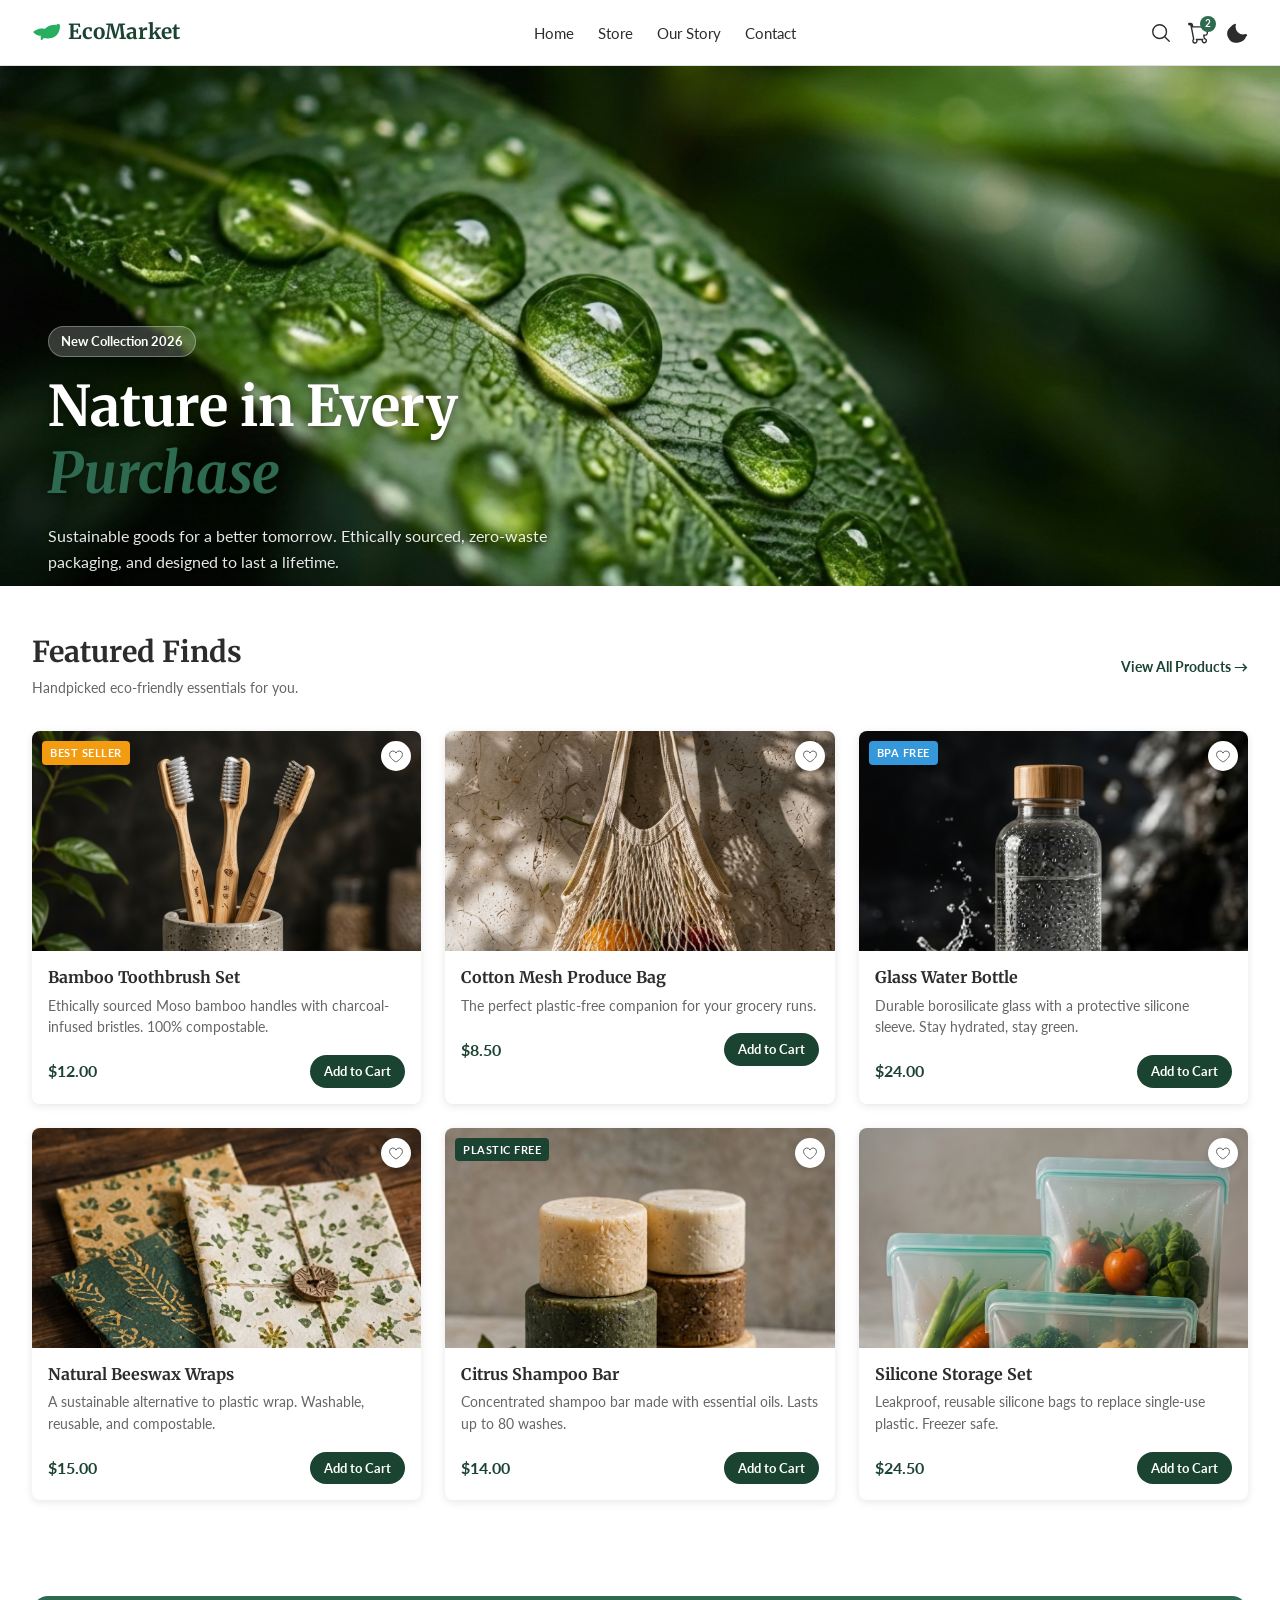
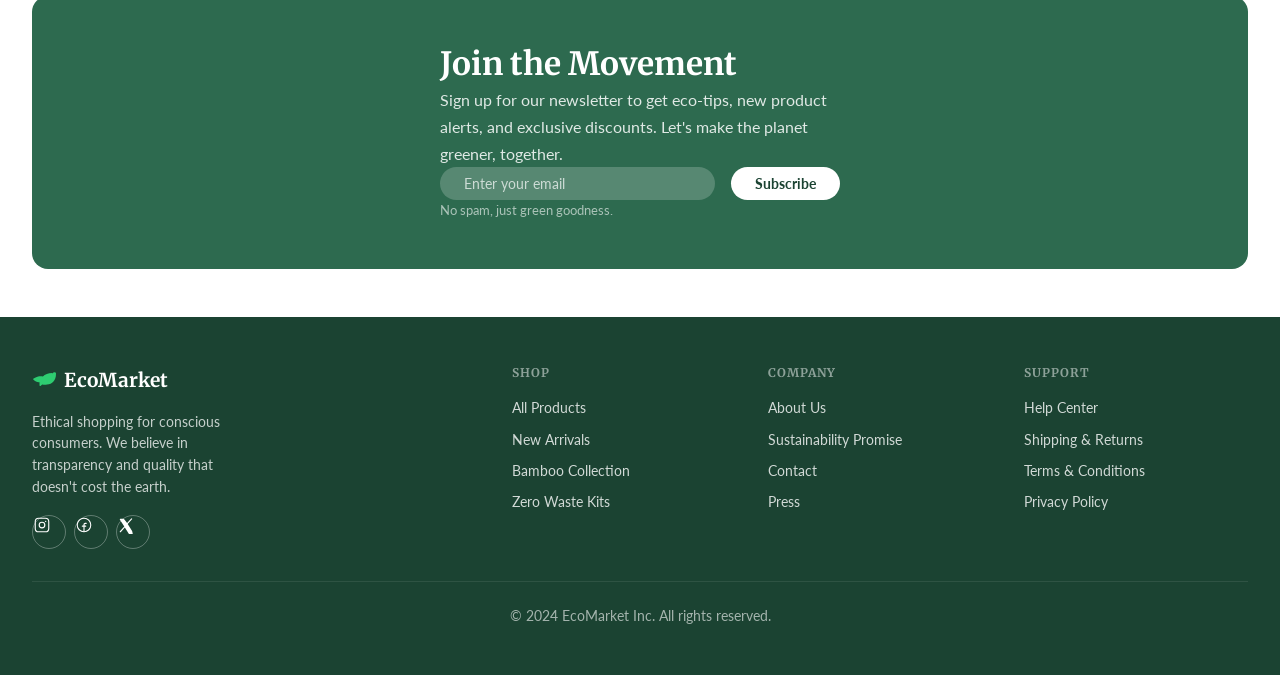
==== commit 061fe98d: "feat: add SVG favicon and update all pages" ====
--- a/index.html
+++ b/index.html
@@ -1,21 +1,26 @@
 <!DOCTYPE html>
 <html lang="en">
+
 <head>
   <meta charset="UTF-8">
   <meta name="viewport" content="width=device-width, initial-scale=1.0">
+  <link rel="icon" type="image/png" href="img/favicon.svg">
   <title>EcoMarket</title>
   <link rel="stylesheet" href="css/main.css">
   <link rel="stylesheet" href="css/layout.css">
   <link rel="stylesheet" href="css/components.css">
   <link rel="stylesheet" href="css/animations.css">
 </head>
+
 <body>
 
-  <!-- HEADER -->
+
+
   <header class="header">
     <div class="header__logo">
       <svg xmlns="http://www.w3.org/2000/svg" width="28" height="28" viewBox="0 0 256 256" fill="#27ae60">
-        <path d="M222.14,59.21A8,8,0,0,0,215,52C171.77,52,138.72,65.34,116,91.17c-16.23-4.93-52-9.45-99.08,21.23a8,8,0,0,0-.67,12.63C32.48,139.46,50.68,152,72,152a72.07,72.07,0,0,0,8-.45V184a8,8,0,0,0,13.66,5.66l14.84-14.85A95.27,95.27,0,0,0,160,176c56,0,96-48,96-112A8,8,0,0,0,222.14,59.21Z"/>
+        <path
+          d="M222.14,59.21A8,8,0,0,0,215,52C171.77,52,138.72,65.34,116,91.17c-16.23-4.93-52-9.45-99.08,21.23a8,8,0,0,0-.67,12.63C32.48,139.46,50.68,152,72,152a72.07,72.07,0,0,0,8-.45V184a8,8,0,0,0,13.66,5.66l14.84-14.85A95.27,95.27,0,0,0,160,176c56,0,96-48,96-112A8,8,0,0,0,222.14,59.21Z" />
       </svg>
       <span>EcoMarket</span>
     </div>
@@ -29,32 +34,38 @@
     </nav>
     <div class="header__actions">
       <a href="#" class="header__action-link">
-        <svg xmlns="http://www.w3.org/2000/svg" width="22" height="22" viewBox="0 0 256 256" fill="none" stroke="#2c2c2c" stroke-width="16" stroke-linecap="round" stroke-linejoin="round">
-          <circle cx="112" cy="112" r="80"/>
-          <line x1="168.57" y1="168.57" x2="224" y2="224"/>
+        <svg xmlns="http://www.w3.org/2000/svg" width="22" height="22" viewBox="0 0 256 256" fill="none"
+          stroke="#2c2c2c" stroke-width="16" stroke-linecap="round" stroke-linejoin="round">
+          <circle cx="112" cy="112" r="80" />
+          <line x1="168.57" y1="168.57" x2="224" y2="224" />
         </svg>
       </a>
       <a href="#" class="header__action-link header__cart">
-        <svg xmlns="http://www.w3.org/2000/svg" width="22" height="22" viewBox="0 0 256 256" fill="none" stroke="#2c2c2c" stroke-width="16" stroke-linecap="round" stroke-linejoin="round">
-          <path d="M222.14,58.87A8,8,0,0,0,216,56H54.68L49.79,29.14A16,16,0,0,0,34.05,16H16a8,8,0,0,0,0,16H34.05l32.51,168.86A24,24,0,1,0,98.4,204H169.6a24,24,0,1,0,20.47-11.14L183,152h23a16,16,0,0,0,15.74-13.14l12-80A8,8,0,0,0,222.14,58.87Z"/>
+        <svg xmlns="http://www.w3.org/2000/svg" width="22" height="22" viewBox="0 0 256 256" fill="none"
+          stroke="#2c2c2c" stroke-width="16" stroke-linecap="round" stroke-linejoin="round">
+          <path
+            d="M222.14,58.87A8,8,0,0,0,216,56H54.68L49.79,29.14A16,16,0,0,0,34.05,16H16a8,8,0,0,0,0,16H34.05l32.51,168.86A24,24,0,1,0,98.4,204H169.6a24,24,0,1,0,20.47-11.14L183,152h23a16,16,0,0,0,15.74-13.14l12-80A8,8,0,0,0,222.14,58.87Z" />
         </svg>
         <span class="header__cart-badge">2</span>
       </a>
       <a href="#" class="header__action-link">
         <svg xmlns="http://www.w3.org/2000/svg" width="22" height="22" viewBox="0 0 256 256" fill="#2c2c2c">
-          <path d="M233.54,142.23a8,8,0,0,0-8-2,88.08,88.08,0,0,1-109.8-109.8,8,8,0,0,0-10-10,104.84,104.84,0,0,0-52.91,37A104,104,0,0,0,136,240a103.09,103.09,0,0,0,62.52-20.88,104.84,104.84,0,0,0,37-52.91A8,8,0,0,0,233.54,142.23Z"/>
+          <path
+            d="M233.54,142.23a8,8,0,0,0-8-2,88.08,88.08,0,0,1-109.8-109.8,8,8,0,0,0-10-10,104.84,104.84,0,0,0-52.91,37A104,104,0,0,0,136,240a103.09,103.09,0,0,0,62.52-20.88,104.84,104.84,0,0,0,37-52.91A8,8,0,0,0,233.54,142.23Z" />
         </svg>
       </a>
     </div>
   </header>
 
-  <!-- HERO -->
+
+
   <section class="hero">
     <img src="img/hero/hero-leaves.jpg" alt="EcoMarket Hero" class="hero__img">
     <div class="hero__content">
-      <span class="hero__tag">New Collection 2024</span>
+      <span class="hero__tag">New Collection 2026</span>
       <h1 class="hero__title">Nature in Every<br><em>Purchase</em></h1>
-      <p class="hero__subtitle">Sustainable goods for a better tomorrow. Ethically sourced, zero-waste packaging, and designed to last a lifetime.</p>
+      <p class="hero__subtitle">Sustainable goods for a better tomorrow. Ethically sourced, zero-waste packaging, and
+        designed to last a lifetime.</p>
       <div class="hero__btns">
         <a href="views/productos.html" class="btn btn--primary">Shop New Arrivals</a>
         <a href="views/sobre-nosotros.html" class="btn btn--dark">Learn Our Impact</a>
@@ -62,7 +73,8 @@
     </div>
   </section>
 
-  <!-- FEATURED PRODUCTS -->
+
+
   <section class="featured">
     <div class="featured__header">
       <div>
@@ -78,14 +90,16 @@
           <img src="img/products/product-bamboo-toothbrush.png" alt="Bamboo Toothbrush" class="card__img">
           <span class="card__badge card__badge--yellow">Best Seller</span>
           <button class="card__fav" aria-label="Favorite">
-            <svg xmlns="http://www.w3.org/2000/svg" width="16" height="16" viewBox="0 0 256 256" fill="none" stroke="#666" stroke-width="16">
-              <path d="M128,224S24,168,24,102a54,54,0,0,1,104-20.48A54,54,0,0,1,232,102C232,168,128,224,128,224Z"/>
+            <svg xmlns="http://www.w3.org/2000/svg" width="16" height="16" viewBox="0 0 256 256" fill="none"
+              stroke="#666" stroke-width="16">
+              <path d="M128,224S24,168,24,102a54,54,0,0,1,104-20.48A54,54,0,0,1,232,102C232,168,128,224,128,224Z" />
             </svg>
           </button>
         </div>
         <div class="card__body">
           <h3 class="card__name">Bamboo Toothbrush Set</h3>
-          <p class="card__desc">Ethically sourced Moso bamboo handles with charcoal-infused bristles. 100% compostable.</p>
+          <p class="card__desc">Ethically sourced Moso bamboo handles with charcoal-infused bristles. 100% compostable.
+          </p>
           <div class="card__footer">
             <span class="card__price">$12.00</span>
             <a href="#" class="btn btn--cart">Add to Cart</a>
@@ -97,8 +111,9 @@
         <div class="card__img-wrapper">
           <img src="img/products/product-mesh-bag.png" alt="Cotton Mesh Produce Bag" class="card__img">
           <button class="card__fav" aria-label="Favorite">
-            <svg xmlns="http://www.w3.org/2000/svg" width="16" height="16" viewBox="0 0 256 256" fill="none" stroke="#666" stroke-width="16">
-              <path d="M128,224S24,168,24,102a54,54,0,0,1,104-20.48A54,54,0,0,1,232,102C232,168,128,224,128,224Z"/>
+            <svg xmlns="http://www.w3.org/2000/svg" width="16" height="16" viewBox="0 0 256 256" fill="none"
+              stroke="#666" stroke-width="16">
+              <path d="M128,224S24,168,24,102a54,54,0,0,1,104-20.48A54,54,0,0,1,232,102C232,168,128,224,128,224Z" />
             </svg>
           </button>
         </div>
@@ -117,14 +132,16 @@
           <img src="img/products/product-glass-bottle.png" alt="Glass Water Bottle" class="card__img">
           <span class="card__badge card__badge--blue">BPA Free</span>
           <button class="card__fav" aria-label="Favorite">
-            <svg xmlns="http://www.w3.org/2000/svg" width="16" height="16" viewBox="0 0 256 256" fill="none" stroke="#666" stroke-width="16">
-              <path d="M128,224S24,168,24,102a54,54,0,0,1,104-20.48A54,54,0,0,1,232,102C232,168,128,224,128,224Z"/>
+            <svg xmlns="http://www.w3.org/2000/svg" width="16" height="16" viewBox="0 0 256 256" fill="none"
+              stroke="#666" stroke-width="16">
+              <path d="M128,224S24,168,24,102a54,54,0,0,1,104-20.48A54,54,0,0,1,232,102C232,168,128,224,128,224Z" />
             </svg>
           </button>
         </div>
         <div class="card__body">
           <h3 class="card__name">Glass Water Bottle</h3>
-          <p class="card__desc">Durable borosilicate glass with a protective silicone sleeve. Stay hydrated, stay green.</p>
+          <p class="card__desc">Durable borosilicate glass with a protective silicone sleeve. Stay hydrated, stay green.
+          </p>
           <div class="card__footer">
             <span class="card__price">$24.00</span>
             <a href="#" class="btn btn--cart">Add to Cart</a>
@@ -136,8 +153,9 @@
         <div class="card__img-wrapper">
           <img src="img/products/product-beeswax-wraps.png" alt="Natural Beeswax Wraps" class="card__img">
           <button class="card__fav" aria-label="Favorite">
-            <svg xmlns="http://www.w3.org/2000/svg" width="16" height="16" viewBox="0 0 256 256" fill="none" stroke="#666" stroke-width="16">
-              <path d="M128,224S24,168,24,102a54,54,0,0,1,104-20.48A54,54,0,0,1,232,102C232,168,128,224,128,224Z"/>
+            <svg xmlns="http://www.w3.org/2000/svg" width="16" height="16" viewBox="0 0 256 256" fill="none"
+              stroke="#666" stroke-width="16">
+              <path d="M128,224S24,168,24,102a54,54,0,0,1,104-20.48A54,54,0,0,1,232,102C232,168,128,224,128,224Z" />
             </svg>
           </button>
         </div>
@@ -156,8 +174,9 @@
           <img src="img/products/product-shampoo-bar.png" alt="Citrus Shampoo Bar" class="card__img">
           <span class="card__badge card__badge--green">Plastic Free</span>
           <button class="card__fav" aria-label="Favorite">
-            <svg xmlns="http://www.w3.org/2000/svg" width="16" height="16" viewBox="0 0 256 256" fill="none" stroke="#666" stroke-width="16">
-              <path d="M128,224S24,168,24,102a54,54,0,0,1,104-20.48A54,54,0,0,1,232,102C232,168,128,224,128,224Z"/>
+            <svg xmlns="http://www.w3.org/2000/svg" width="16" height="16" viewBox="0 0 256 256" fill="none"
+              stroke="#666" stroke-width="16">
+              <path d="M128,224S24,168,24,102a54,54,0,0,1,104-20.48A54,54,0,0,1,232,102C232,168,128,224,128,224Z" />
             </svg>
           </button>
         </div>
@@ -175,8 +194,9 @@
         <div class="card__img-wrapper">
           <img src="img/products/product-silicone-bags.png" alt="Silicone Storage Set" class="card__img">
           <button class="card__fav" aria-label="Favorite">
-            <svg xmlns="http://www.w3.org/2000/svg" width="16" height="16" viewBox="0 0 256 256" fill="none" stroke="#666" stroke-width="16">
-              <path d="M128,224S24,168,24,102a54,54,0,0,1,104-20.48A54,54,0,0,1,232,102C232,168,128,224,128,224Z"/>
+            <svg xmlns="http://www.w3.org/2000/svg" width="16" height="16" viewBox="0 0 256 256" fill="none"
+              stroke="#666" stroke-width="16">
+              <path d="M128,224S24,168,24,102a54,54,0,0,1,104-20.48A54,54,0,0,1,232,102C232,168,128,224,128,224Z" />
             </svg>
           </button>
         </div>
@@ -193,11 +213,13 @@
     </div>
   </section>
 
-  <!-- JOIN THE MOVEMENT -->
+
+
   <section class="join">
     <div class="join__content">
       <h2 class="join__title">Join the Movement</h2>
-      <p class="join__desc">Sign up for our newsletter to get eco-tips, new product alerts, and exclusive discounts. Let's make the planet greener, together.</p>
+      <p class="join__desc">Sign up for our newsletter to get eco-tips, new product alerts, and exclusive discounts.
+        Let's make the planet greener, together.</p>
       <div class="join__form">
         <input type="email" class="join__input" placeholder="Enter your email">
         <button class="btn btn--subscribe">Subscribe</button>
@@ -209,20 +231,40 @@
     </div>
   </section>
 
-  <!-- FOOTER -->
+
+
   <footer class="footer">
     <div class="footer__brand">
       <div class="footer__logo">
         <svg xmlns="http://www.w3.org/2000/svg" width="24" height="24" viewBox="0 0 256 256" fill="#2ecc71">
-          <path d="M222.14,59.21A8,8,0,0,0,215,52C171.77,52,138.72,65.34,116,91.17c-16.23-4.93-52-9.45-99.08,21.23a8,8,0,0,0-.67,12.63C32.48,139.46,50.68,152,72,152a72.07,72.07,0,0,0,8-.45V184a8,8,0,0,0,13.66,5.66l14.84-14.85A95.27,95.27,0,0,0,160,176c56,0,96-48,96-112A8,8,0,0,0,222.14,59.21Z"/>
+          <path
+            d="M222.14,59.21A8,8,0,0,0,215,52C171.77,52,138.72,65.34,116,91.17c-16.23-4.93-52-9.45-99.08,21.23a8,8,0,0,0-.67,12.63C32.48,139.46,50.68,152,72,152a72.07,72.07,0,0,0,8-.45V184a8,8,0,0,0,13.66,5.66l14.84-14.85A95.27,95.27,0,0,0,160,176c56,0,96-48,96-112A8,8,0,0,0,222.14,59.21Z" />
         </svg>
         <span>EcoMarket</span>
       </div>
-      <p class="footer__desc">Ethical shopping for conscious consumers. We believe in transparency and quality that doesn't cost the earth.</p>
+      <p class="footer__desc">Ethical shopping for conscious consumers. We believe in transparency and quality that
+        doesn't cost the earth.</p>
       <div class="footer__social">
-        <a href="#" class="footer__social-link" aria-label="Instagram">Ig</a>
-        <a href="#" class="footer__social-link" aria-label="Facebook">Fb</a>
-        <a href="#" class="footer__social-link" aria-label="Twitter">Tw</a>
+        <a href="#" class="footer__social-link" aria-label="Instagram">
+          <svg xmlns="http://www.w3.org/2000/svg" width="18" height="18" viewBox="0 0 256 256" fill="none"
+            stroke="currentColor" stroke-width="16" stroke-linecap="round" stroke-linejoin="round">
+            <rect x="32" y="32" width="192" height="192" rx="48" />
+            <circle cx="128" cy="128" r="40" />
+            <circle cx="180" cy="76" r="10" fill="currentColor" stroke="none" />
+          </svg>
+        </a>
+        <a href="#" class="footer__social-link" aria-label="Facebook">
+          <svg xmlns="http://www.w3.org/2000/svg" width="18" height="18" viewBox="0 0 256 256" fill="currentColor">
+            <path
+              d="M128,24A104,104,0,1,0,232,128,104.11,104.11,0,0,0,128,24Zm8,191.63V152h16a8,8,0,0,0,0-16H136V120a8,8,0,0,1,8-8h16a8,8,0,0,0,0-16H144a24,24,0,0,0-24,24v16H104a8,8,0,0,0,0,16h16v63.63a88,88,0,1,1,16,0Z" />
+          </svg>
+        </a>
+        <a href="#" class="footer__social-link" aria-label="Twitter">
+          <svg xmlns="http://www.w3.org/2000/svg" width="18" height="18" viewBox="0 0 256 256" fill="currentColor">
+            <path
+              d="M214.75,211.71l-62.6-98.36,61.77-67.95a8,8,0,0,0-11.84-10.76l-58.52,64.35L99.33,44.29A8,8,0,0,0,92.23,40H48a8,8,0,0,0-6.75,12.29l62.6,98.36L41.08,218.6a8,8,0,1,0,11.84,10.76l58.52-64.35,56.23,88.35A8,8,0,0,0,174.67,256H216a8,8,0,0,0,6.75-12.29Z" />
+          </svg>
+        </a>
       </div>
     </div>
     <div class="footer__col">
@@ -252,4 +294,5 @@
   </footer>
 
 </body>
-</html>
+
+</html>
--- a/css/layout.css
+++ b/css/layout.css
@@ -67,6 +67,7 @@
 .header__action-link:hover {
   transform: scale(1.1);
 }
+
 
 .hero {
   position: relative;
@@ -130,6 +131,7 @@
   flex-wrap: wrap;
 }
 
+
 .featured {
   padding: var(--spacing-xl) var(--spacing-lg);
 }
@@ -182,6 +184,82 @@
   gap: var(--spacing-lg);
 }
 
+
+.about-hero {
+  background-color: var(--color-primary-dark);
+  color: var(--color-white);
+  padding: var(--spacing-xl) var(--spacing-lg);
+  text-align: center;
+  position: relative;
+  overflow: hidden;
+  display: flex;
+  flex-direction: column;
+  align-items: center;
+  gap: var(--spacing-sm);
+}
+
+.story-section {
+  padding: var(--spacing-xl) var(--spacing-lg);
+  max-width: 1200px;
+  margin: 0 auto;
+  display: grid;
+  grid-template-columns: 1fr;
+  gap: var(--spacing-lg);
+  align-items: center;
+}
+
+.story-section__content {
+  display: flex;
+  flex-direction: column;
+  gap: var(--spacing-sm);
+}
+
+.principles-section {
+  background-color: var(--color-earth);
+  padding: var(--spacing-xl) var(--spacing-lg);
+  text-align: center;
+}
+
+.principles-grid {
+  max-width: 1200px;
+  margin: 0 auto;
+  display: grid;
+  grid-template-columns: 1fr;
+  gap: var(--spacing-md);
+}
+
+.testimonials-section {
+  padding: var(--spacing-xl) var(--spacing-lg);
+  text-align: center;
+  max-width: 1100px;
+  margin: 0 auto;
+}
+
+
+.contact-container {
+  max-width: 1200px;
+  margin: 0 auto;
+  padding: var(--spacing-xl) var(--spacing-lg);
+  display: grid;
+  grid-template-columns: 1fr;
+  gap: var(--spacing-lg);
+}
+
+.contact-info {
+  display: flex;
+  flex-direction: column;
+  gap: var(--spacing-md);
+}
+
+.map-box {
+  border-radius: var(--radius);
+  overflow: hidden;
+  box-shadow: var(--shadow);
+  border: 1px solid var(--color-border);
+  height: 300px;
+}
+
+
 @media (min-width: 768px) {
   .featured__grid {
     grid-template-columns: repeat(2, 1fr);
@@ -205,6 +283,24 @@
     flex: 0 0 280px;
     height: 280px;
   }
+
+  .story-section {
+    grid-template-columns: repeat(2, 1fr);
+  }
+
+  .principles-grid {
+    grid-template-columns: repeat(3, 1fr);
+  }
+
+  .contact-container {
+    grid-template-columns: repeat(2, 1fr);
+    align-items: start;
+  }
+
+  .map-box {
+    height: 100%;
+    min-height: 400px;
+  }
 }
 
 @media (min-width: 1024px) {
@@ -219,4 +315,120 @@
   .hero__title {
     font-size: 3.5rem;
   }
+}
+
+.store-container {
+  display: grid;
+  grid-template-columns: 1fr;
+  gap: var(--spacing-lg);
+  padding: var(--spacing-xl) var(--spacing-lg);
+  max-width: 1400px;
+  margin: 0 auto;
+}
+
+.filter-sidebar {
+  background-color: var(--color-white);
+  border: 1px solid var(--color-border);
+  border-radius: var(--radius);
+  padding: var(--spacing-md);
+  height: fit-content;
+  position: sticky;
+  top: 90px;
+}
+
+.filter-sidebar__title {
+  font-size: 1.3rem;
+  margin-bottom: var(--spacing-md);
+  color: var(--color-primary-dark);
+  border-bottom: 2px solid var(--color-primary);
+  padding-bottom: var(--spacing-xs);
+}
+
+.filter-group {
+  margin-bottom: var(--spacing-md);
+}
+
+.filter-group__title {
+  font-size: 0.95rem;
+  font-weight: 700;
+  margin-bottom: var(--spacing-xs);
+  color: var(--color-text);
+}
+
+.filter-group__list {
+  display: flex;
+  flex-direction: column;
+  gap: 6px;
+}
+
+.filter-group__item {
+  display: flex;
+  align-items: center;
+  gap: 8px;
+  font-size: 0.9rem;
+  color: var(--color-text-light);
+  cursor: pointer;
+}
+
+.filter-group__item input {
+  accent-color: var(--color-primary);
+  cursor: pointer;
+}
+
+.products-catalog {
+  display: flex;
+  flex-direction: column;
+  gap: var(--spacing-md);
+}
+
+.catalog-header {
+  display: flex;
+  justify-content: space-between;
+  align-items: center;
+  flex-wrap: wrap;
+  gap: var(--spacing-sm);
+  border-bottom: 1px solid var(--color-border);
+  padding-bottom: var(--spacing-sm);
+}
+
+.catalog-header__results {
+  font-size: 0.9rem;
+  color: var(--color-text-light);
+}
+
+.catalog-header__sort select {
+  padding: 6px 12px;
+  border-radius: var(--radius);
+  border: 1px solid var(--color-border);
+  font-family: var(--font-body);
+  color: var(--color-text);
+  outline: none;
+}
+
+.catalog-grid {
+  display: grid;
+  grid-template-columns: 1fr;
+  gap: var(--spacing-md);
+}
+
+@media (min-width: 768px) {
+  .catalog-grid {
+    grid-template-columns: repeat(2, 1fr);
+  }
+}
+
+@media (min-width: 1024px) {
+  .store-container {
+    grid-template-columns: 280px 1fr;
+  }
+
+  .catalog-grid {
+    grid-template-columns: repeat(3, 1fr);
+  }
+}
+
+@media (min-width: 1200px) {
+  .catalog-grid {
+    grid-template-columns: repeat(4, 1fr);
+  }
 }
--- a/css/components.css
+++ b/css/components.css
@@ -339,4 +339,268 @@
   border-top: 1px solid rgba(255,255,255,0.15);
   font-size: 0.85rem;
   opacity: 0.6;
+}
+
+.about-hero__icon {
+  margin-bottom: var(--spacing-sm);
+}
+
+.about-hero__title {
+  font-size: 2.5rem;
+  color: var(--color-white);
+}
+
+.about-hero__subtitle {
+  font-size: 1rem;
+  opacity: 0.85;
+  max-width: 600px;
+}
+
+.story-section__title {
+  font-size: 1.8rem;
+  color: var(--color-text);
+  margin-bottom: var(--spacing-sm);
+}
+
+.story-section__img {
+  width: 100%;
+  border-radius: var(--radius);
+  object-fit: cover;
+  max-height: 400px;
+}
+
+.story-section--reverse {
+  direction: rtl;
+}
+
+.story-section--reverse > * {
+  direction: ltr;
+}
+
+.principles__title {
+  font-size: 1.8rem;
+  margin-bottom: var(--spacing-lg);
+  color: var(--color-text);
+}
+
+.principle-card {
+  background-color: var(--color-white);
+  border-radius: var(--radius);
+  padding: var(--spacing-md);
+  box-shadow: var(--shadow);
+  display: flex;
+  flex-direction: column;
+  gap: var(--spacing-xs);
+  transition: transform 0.2s;
+}
+
+.principle-card:hover {
+  transform: translateY(-4px);
+}
+
+.principle-card__icon {
+  margin-bottom: var(--spacing-xs);
+}
+
+.principle-card__title {
+  font-size: 1.1rem;
+  color: var(--color-primary-dark);
+}
+
+.principle-card__desc {
+  font-size: 0.9rem;
+  color: var(--color-text-light);
+  line-height: 1.6;
+}
+
+.testimonials__title {
+  font-size: 1.8rem;
+  margin-bottom: var(--spacing-xs);
+  color: var(--color-text);
+}
+
+.testimonials__subtitle {
+  font-size: 0.9rem;
+  color: var(--color-text-light);
+  margin-bottom: var(--spacing-lg);
+}
+
+.testimonials-carousel {
+  display: grid;
+  grid-template-columns: 1fr;
+  gap: var(--spacing-md);
+}
+
+.testimonial-slide {
+  background-color: var(--color-white);
+  border-radius: var(--radius);
+  padding: var(--spacing-md);
+  box-shadow: var(--shadow);
+  display: flex;
+  flex-direction: column;
+  gap: var(--spacing-sm);
+  transition: transform 0.3s ease;
+}
+
+.testimonial-slide:hover {
+  transform: translateY(-4px);
+}
+
+.testimonial__avatar {
+  width: 60px;
+  height: 60px;
+  border-radius: 50%;
+  object-fit: cover;
+}
+
+.testimonial__quote {
+  font-size: 0.95rem;
+  color: var(--color-text);
+  line-height: 1.7;
+  font-style: italic;
+}
+
+.testimonial__author {
+  font-weight: 700;
+  color: var(--color-text);
+}
+
+.testimonial__role {
+  font-size: 0.8rem;
+  color: var(--color-text-light);
+}
+
+@media (min-width: 768px) {
+  .testimonials-carousel {
+    grid-template-columns: repeat(3, 1fr);
+  }
+}
+
+.testimonial__stars {
+  color: #f39c12;
+  font-size: 1.1rem;
+  letter-spacing: 2px;
+}
+
+.contact-info__title {
+  font-size: 2rem;
+  color: var(--color-text);
+  margin-bottom: var(--spacing-sm);
+}
+
+.contact-info__text {
+  font-size: 0.95rem;
+  color: var(--color-text-light);
+  line-height: 1.7;
+  margin-bottom: var(--spacing-md);
+}
+
+.contact-form {
+  display: flex;
+  flex-direction: column;
+  gap: var(--spacing-md);
+}
+
+.form-group {
+  display: flex;
+  flex-direction: column;
+  gap: 6px;
+}
+
+.form-group label {
+  font-size: 0.9rem;
+  font-weight: 700;
+  color: var(--color-text);
+}
+
+.form-control {
+  padding: var(--spacing-xs) var(--spacing-sm);
+  border-radius: var(--radius);
+  border: 2px solid var(--color-border);
+  font-family: var(--font-body);
+  font-size: 0.95rem;
+  color: var(--color-text);
+  outline: none;
+  transition: border-color 0.3s ease;
+}
+
+.form-control:focus {
+  border-color: var(--color-primary);
+}
+
+.form-control:valid:not(:placeholder-shown) {
+  border-color: var(--color-primary);
+}
+
+.form-control:invalid:not(:placeholder-shown) {
+  border-color: #e74c3c;
+}
+
+textarea.form-control {
+  resize: vertical;
+  min-height: 120px;
+}
+
+.btn-submit {
+  background-color: var(--color-primary-dark);
+  color: var(--color-white);
+  border: none;
+  border-radius: 20px;
+  padding: var(--spacing-sm) var(--spacing-lg);
+  font-family: var(--font-body);
+  font-size: 1rem;
+  font-weight: 700;
+  cursor: pointer;
+  transition: background-color 0.3s ease, transform 0.2s ease;
+  align-self: flex-start;
+}
+
+.btn-submit:hover {
+  background-color: var(--color-primary);
+  transform: translateY(-2px);
+}
+
+.map-box__iframe {
+  width: 100%;
+  height: 100%;
+  border: none;
+}
+
+.social-section {
+  grid-column: 1 / -1;
+  text-align: center;
+  padding-top: var(--spacing-md);
+}
+
+.social-title {
+  font-size: 1.2rem;
+  color: var(--color-text);
+  margin-bottom: var(--spacing-md);
+}
+
+.social-links {
+  display: flex;
+  justify-content: center;
+  gap: var(--spacing-md);
+}
+
+.social-btn {
+  width: 52px;
+  height: 52px;
+  border-radius: 50%;
+  border: 2px solid var(--color-primary-dark);
+  display: flex;
+  align-items: center;
+  justify-content: center;
+  transition: background-color 0.3s ease, transform 0.3s ease;
+}
+
+.social-btn:hover {
+  background-color: var(--color-primary-dark);
+  transform: translateY(-4px) scale(1.1);
+}
+
+.social-btn:hover svg {
+  fill: var(--color-white);
+  stroke: var(--color-white);
 }
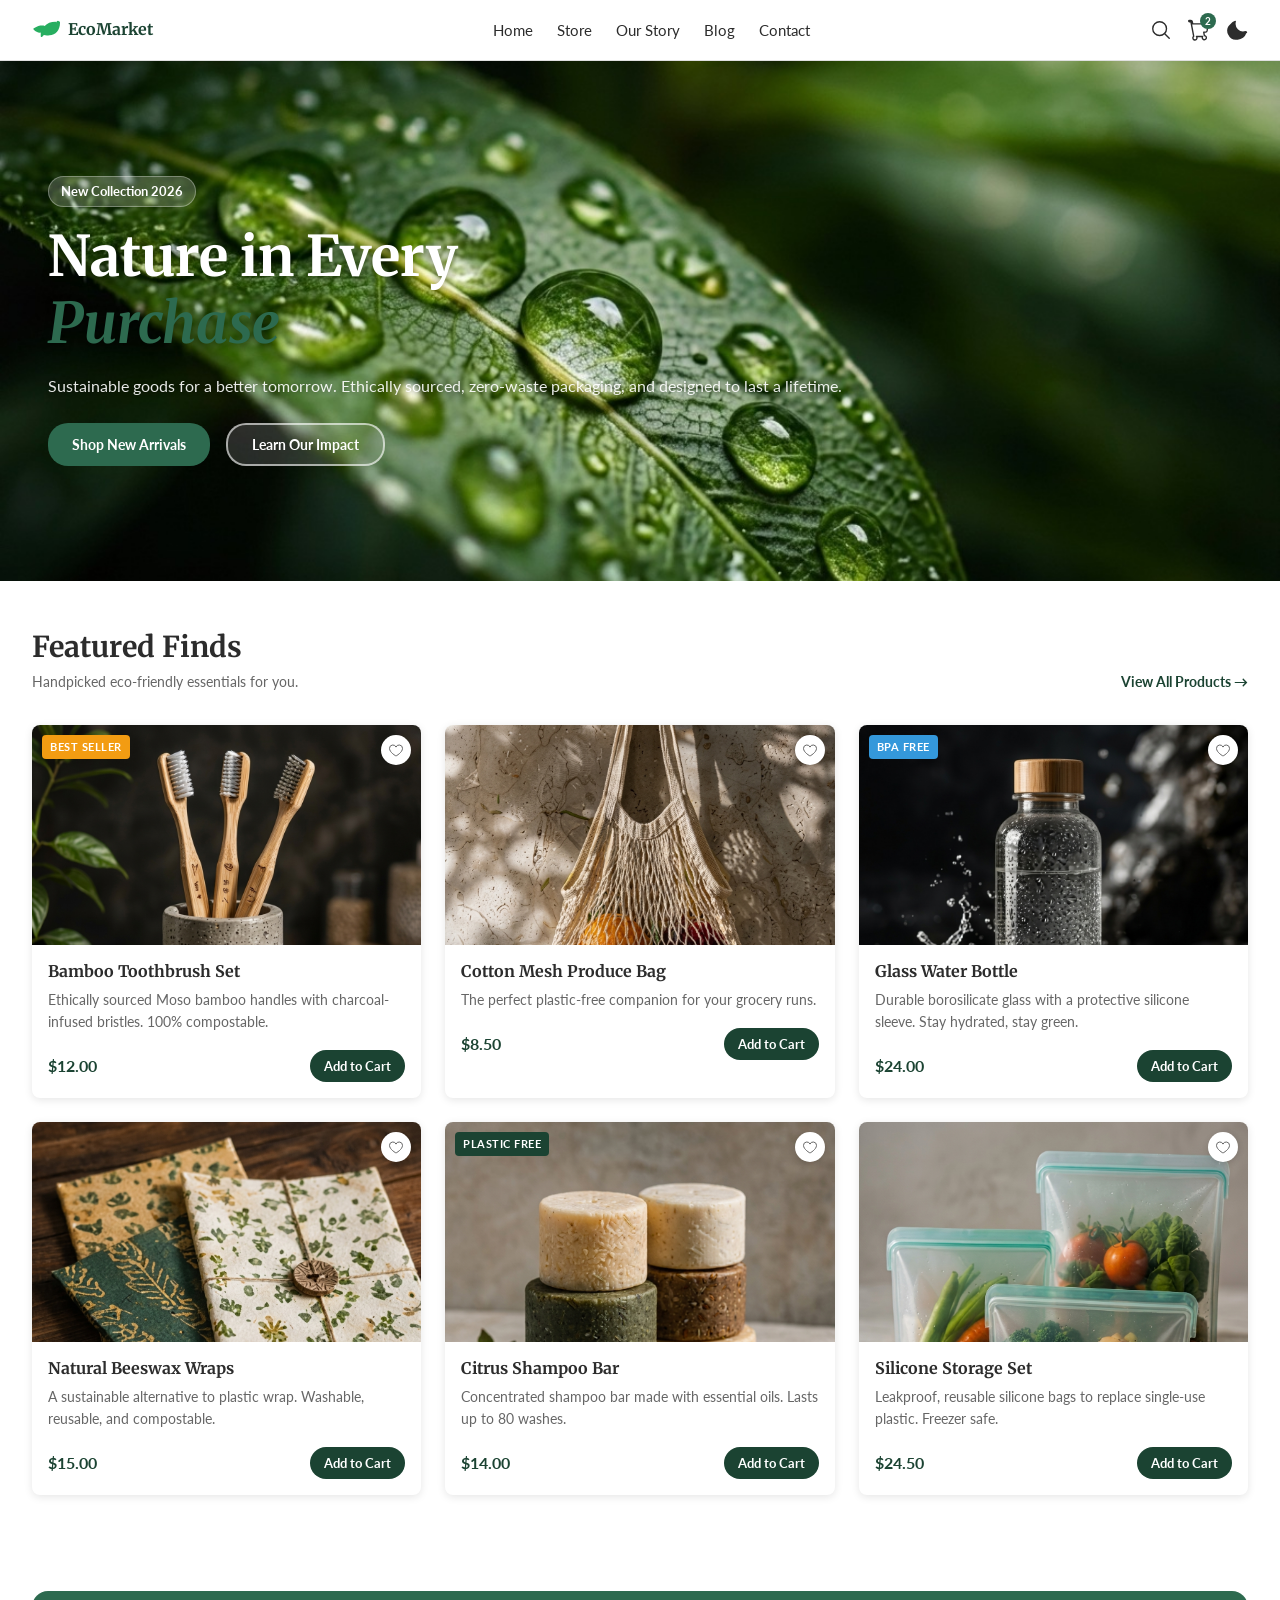
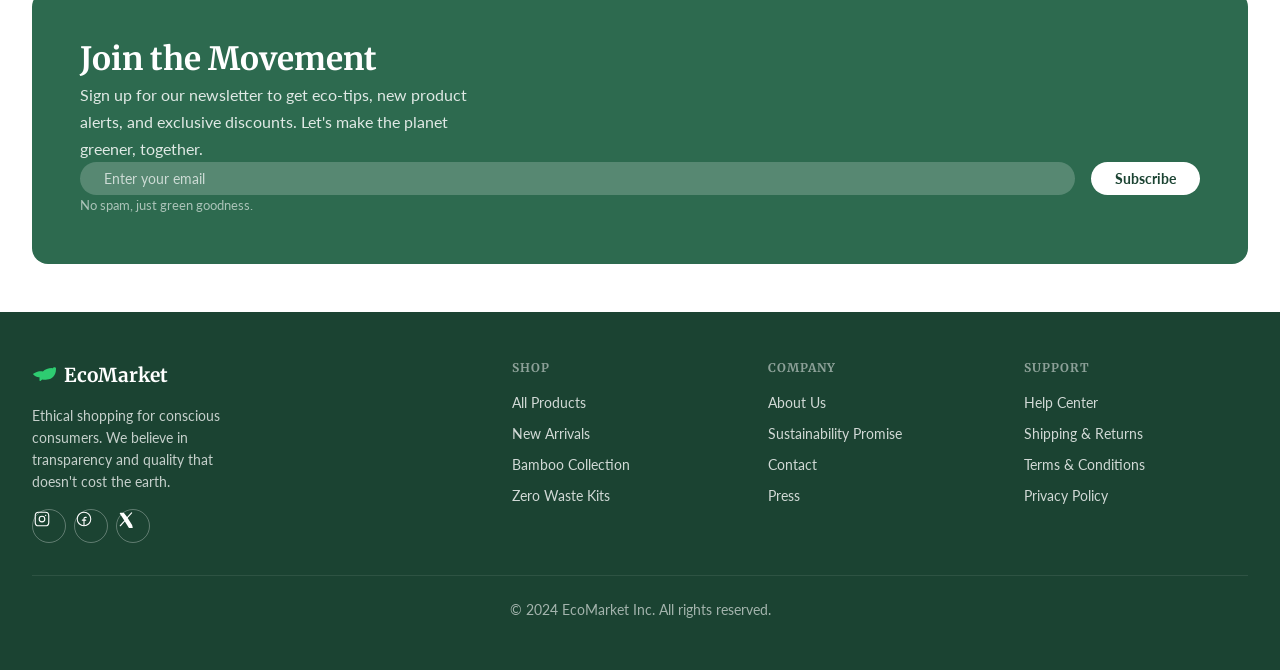
==== commit 81ed67de: "Actualizacion, se agrega examen, pagina blog con articulos" ====
--- a/index.html
+++ b/index.html
@@ -29,6 +29,7 @@
         <li><a href="index.html" class="header__nav-link">Home</a></li>
         <li><a href="views/productos.html" class="header__nav-link">Store</a></li>
         <li><a href="views/sobre-nosotros.html" class="header__nav-link">Our Story</a></li>
+        <li><a href="views/blog.html" class="header__nav-link">Blog</a></li>
         <li><a href="views/contacto.html" class="header__nav-link">Contact</a></li>
       </ul>
     </nav>
--- a/css/layout.css
+++ b/css/layout.css
@@ -2,12 +2,14 @@
   display: flex;
   align-items: center;
   justify-content: space-between;
+  flex-wrap: wrap;
   padding: var(--spacing-sm) var(--spacing-lg);
   background-color: var(--color-white);
   border-bottom: 1px solid var(--color-border);
   position: sticky;
   top: 0;
   z-index: 100;
+  gap: var(--spacing-sm);
 }
 
 .header__logo {
@@ -22,7 +24,10 @@
 
 .header__nav-list {
   display: flex;
-  gap: var(--spacing-md);
+  flex-wrap: wrap;
+  justify-content: center;
+  gap: var(--spacing-sm);
+  width: 100%;
 }
 
 .header__nav-link {
@@ -68,33 +73,37 @@
   transform: scale(1.1);
 }
 
-
 .hero {
   position: relative;
   width: 100%;
-  height: 520px;
+  height: auto;
+  min-height: 520px;
   overflow: hidden;
+  display: flex;
+  flex-direction: column;
+  justify-content: center;
 }
 
 .hero__img {
+  position: absolute;
+  top: 0;
+  left: 0;
   width: 100%;
   height: 100%;
   object-fit: cover;
   object-position: center;
+  z-index: -1;
 }
 
 .hero__content {
-  position: absolute;
-  top: 50%;
-  left: var(--spacing-xl);
-  transform: translateY(-50%);
-  color: var(--color-white);
-  max-width: 500px;
+  padding: var(--spacing-lg);
+  position: relative;
+  z-index: 1;
 }
 
 .hero__tag {
   display: inline-block;
-  background-color: rgba(255,255,255,0.2);
+  background-color: rgba(255, 255, 255, 0.2);
   color: var(--color-white);
   font-size: 0.8rem;
   font-weight: 700;
@@ -102,14 +111,15 @@
   border-radius: 20px;
   margin-bottom: var(--spacing-sm);
   backdrop-filter: blur(4px);
-  border: 1px solid rgba(255,255,255,0.3);
+  border: 1px solid rgba(255, 255, 255, 0.3);
 }
 
 .hero__title {
-  font-size: 2.8rem;
+  font-size: 2rem;
   margin-bottom: var(--spacing-sm);
-  text-shadow: 0 2px 8px rgba(0,0,0,0.4);
+  text-shadow: 0 2px 8px rgba(0, 0, 0, 0.4);
   line-height: 1.2;
+  color: var(--color-white);
 }
 
 .hero__title em {
@@ -122,7 +132,8 @@
   margin-bottom: var(--spacing-md);
   opacity: 0.9;
   line-height: 1.6;
-  text-shadow: 0 1px 4px rgba(0,0,0,0.4);
+  text-shadow: 0 1px 4px rgba(0, 0, 0, 0.4);
+  color: var(--color-white);
 }
 
 .hero__btns {
@@ -130,7 +141,6 @@
   gap: var(--spacing-sm);
   flex-wrap: wrap;
 }
-
 
 .featured {
   padding: var(--spacing-xl) var(--spacing-lg);
@@ -141,7 +151,7 @@
   align-items: flex-start;
   justify-content: space-between;
   margin-bottom: var(--spacing-lg);
-  flex-wrap: wrap;
+  flex-direction: column;
   gap: var(--spacing-sm);
 }
 
@@ -162,7 +172,6 @@
   font-weight: 700;
   transition: color 0.2s;
   white-space: nowrap;
-  align-self: center;
 }
 
 .featured__link:hover {
@@ -184,7 +193,6 @@
   gap: var(--spacing-lg);
 }
 
-
 .about-hero {
   background-color: var(--color-primary-dark);
   color: var(--color-white);
@@ -234,7 +242,6 @@
   max-width: 1100px;
   margin: 0 auto;
 }
-
 
 .contact-container {
   max-width: 1200px;
@@ -257,64 +264,7 @@
   box-shadow: var(--shadow);
   border: 1px solid var(--color-border);
   height: 300px;
-}
-
-
-@media (min-width: 768px) {
-  .featured__grid {
-    grid-template-columns: repeat(2, 1fr);
-  }
-
-  .footer {
-    grid-template-columns: repeat(2, 1fr);
-  }
-
-  .join {
-    flex-direction: row;
-    align-items: center;
-  }
-
-  .join__content {
-    flex: 1;
-  }
-
-  .join__img-wrapper {
-    display: block;
-    flex: 0 0 280px;
-    height: 280px;
-  }
-
-  .story-section {
-    grid-template-columns: repeat(2, 1fr);
-  }
-
-  .principles-grid {
-    grid-template-columns: repeat(3, 1fr);
-  }
-
-  .contact-container {
-    grid-template-columns: repeat(2, 1fr);
-    align-items: start;
-  }
-
-  .map-box {
-    height: 100%;
-    min-height: 400px;
-  }
-}
-
-@media (min-width: 1024px) {
-  .featured__grid {
-    grid-template-columns: repeat(3, 1fr);
-  }
-
-  .footer {
-    grid-template-columns: 2fr 1fr 1fr 1fr;
-  }
-
-  .hero__title {
-    font-size: 3.5rem;
-  }
+  width: 100%;
 }
 
 .store-container {
@@ -327,13 +277,7 @@
 }
 
 .filter-sidebar {
-  background-color: var(--color-white);
-  border: 1px solid var(--color-border);
-  border-radius: var(--radius);
-  padding: var(--spacing-md);
-  height: fit-content;
-  position: sticky;
-  top: 90px;
+  display: none;
 }
 
 .filter-sidebar__title {
@@ -383,9 +327,8 @@
 
 .catalog-header {
   display: flex;
-  justify-content: space-between;
-  align-items: center;
-  flex-wrap: wrap;
+  flex-direction: column;
+  align-items: flex-start;
   gap: var(--spacing-sm);
   border-bottom: 1px solid var(--color-border);
   padding-bottom: var(--spacing-sm);
@@ -403,6 +346,7 @@
   font-family: var(--font-body);
   color: var(--color-text);
   outline: none;
+  width: 100%;
 }
 
 .catalog-grid {
@@ -411,13 +355,107 @@
   gap: var(--spacing-md);
 }
 
+
+/* --- MEDIA QUERIES (TABLET & DESKTOP) --- */
+
 @media (min-width: 768px) {
+  .header {
+    flex-wrap: nowrap;
+  }
+  
+  .header__nav-list {
+    width: auto;
+    gap: var(--spacing-md);
+  }
+
+  .header__logo span {
+    font-size: 1rem;
+  }
+
+  .hero__content {
+    left: var(--spacing-sm);
+    right: var(--spacing-sm);
+    max-width: 100%;
+  }
+
+  .hero__title {
+    font-size: 2.8rem;
+  }
+
+  .featured__header {
+    flex-direction: row;
+    align-items: flex-end;
+  }
+
+  .footer {
+    grid-template-columns: repeat(2, 1fr);
+  }
+
+  .join {
+    margin: var(--spacing-md); 
+    padding: var(--spacing-md);
+  }
+
+  .join__content {
+    flex: 1;
+  }
+
+  .join__img-wrapper {
+    display: block;
+    flex: 0 0 280px;
+    height: 280px;
+  }
+
+  .story-section {
+    grid-template-columns: repeat(2, 1fr);
+  }
+
+  .principles-grid {
+    grid-template-columns: repeat(3, 1fr);
+  }
+
+  .contact-container {
+    grid-template-columns: repeat(2, 1fr);
+    align-items: start;
+  }
+
+  .map-box {
+    height: 100%;
+    min-height: 400px;
+  }
+
+  .catalog-header {
+    flex-direction: row;
+    justify-content: space-between;
+    align-items: center;
+  }
+
+  .catalog-header__sort select {
+    width: auto;
+  }
+
   .catalog-grid {
     grid-template-columns: repeat(2, 1fr);
   }
 }
 
 @media (min-width: 1024px) {
+  .filter-sidebar {
+    display: block;
+  }
+
+  .featured__grid {
+    grid-template-columns: repeat(3, 1fr);
+  }
+
+  .footer {
+    grid-template-columns: 2fr 1fr 1fr 1fr;
+  }
+
+  .hero__title {
+    font-size: 3.5rem;
+  }
+
   .store-container {
     grid-template-columns: 280px 1fr;
   }
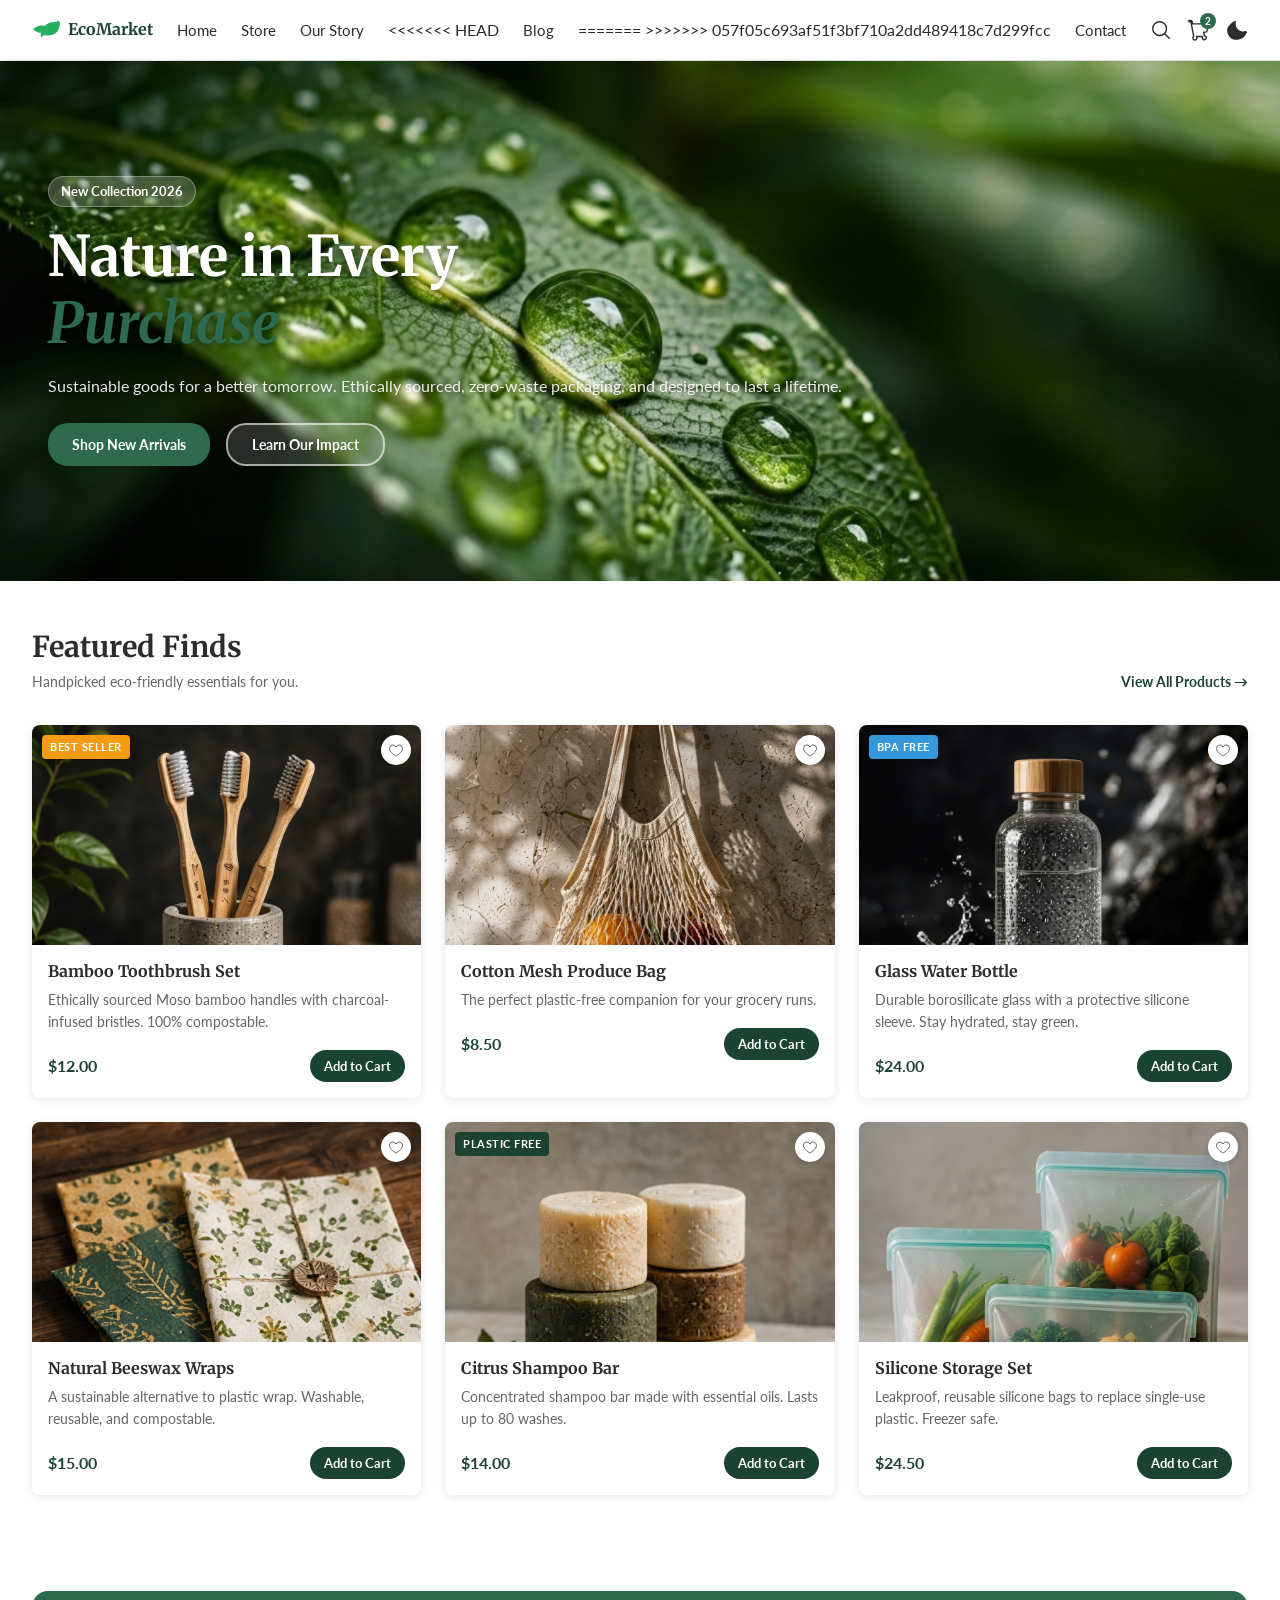
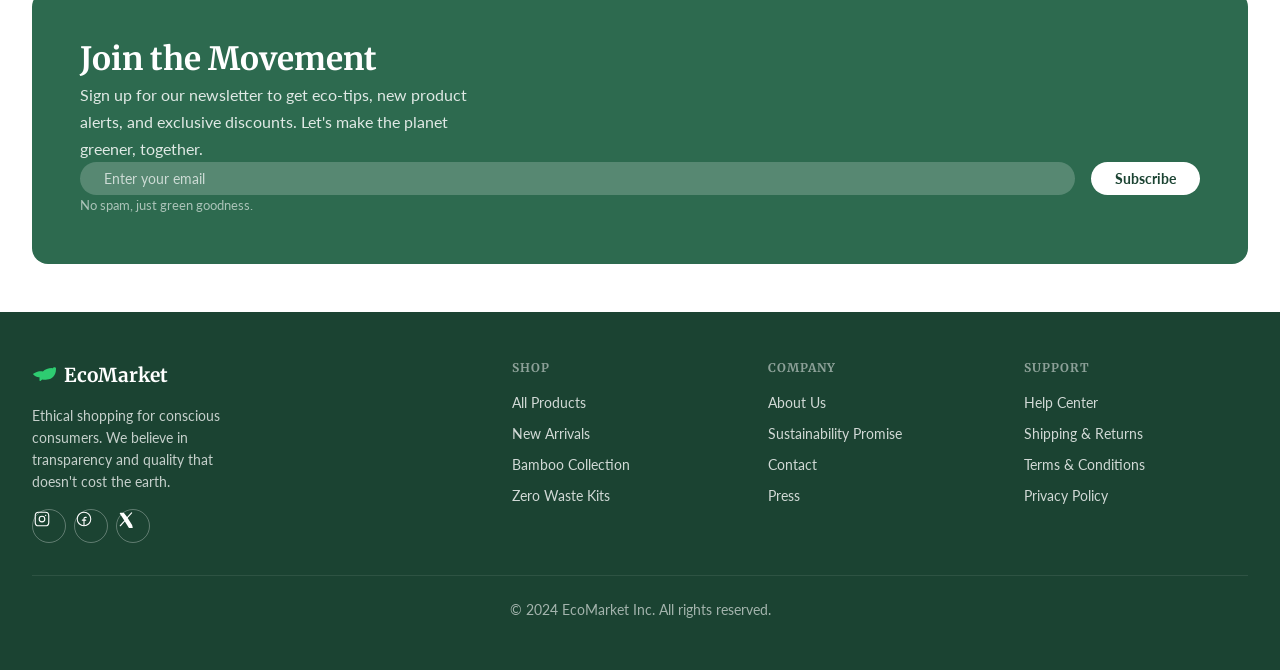
==== commit e36b650f: "Fusionar y actualizar archivos del proyecto" ====
--- a/index.html
+++ b/index.html
@@ -29,7 +29,10 @@
         <li><a href="index.html" class="header__nav-link">Home</a></li>
         <li><a href="views/productos.html" class="header__nav-link">Store</a></li>
         <li><a href="views/sobre-nosotros.html" class="header__nav-link">Our Story</a></li>
+<<<<<<< HEAD
         <li><a href="views/blog.html" class="header__nav-link">Blog</a></li>
+=======
+>>>>>>> 057f05c693af51f3bf710a2dd489418c7d299fcc
         <li><a href="views/contacto.html" class="header__nav-link">Contact</a></li>
       </ul>
     </nav>
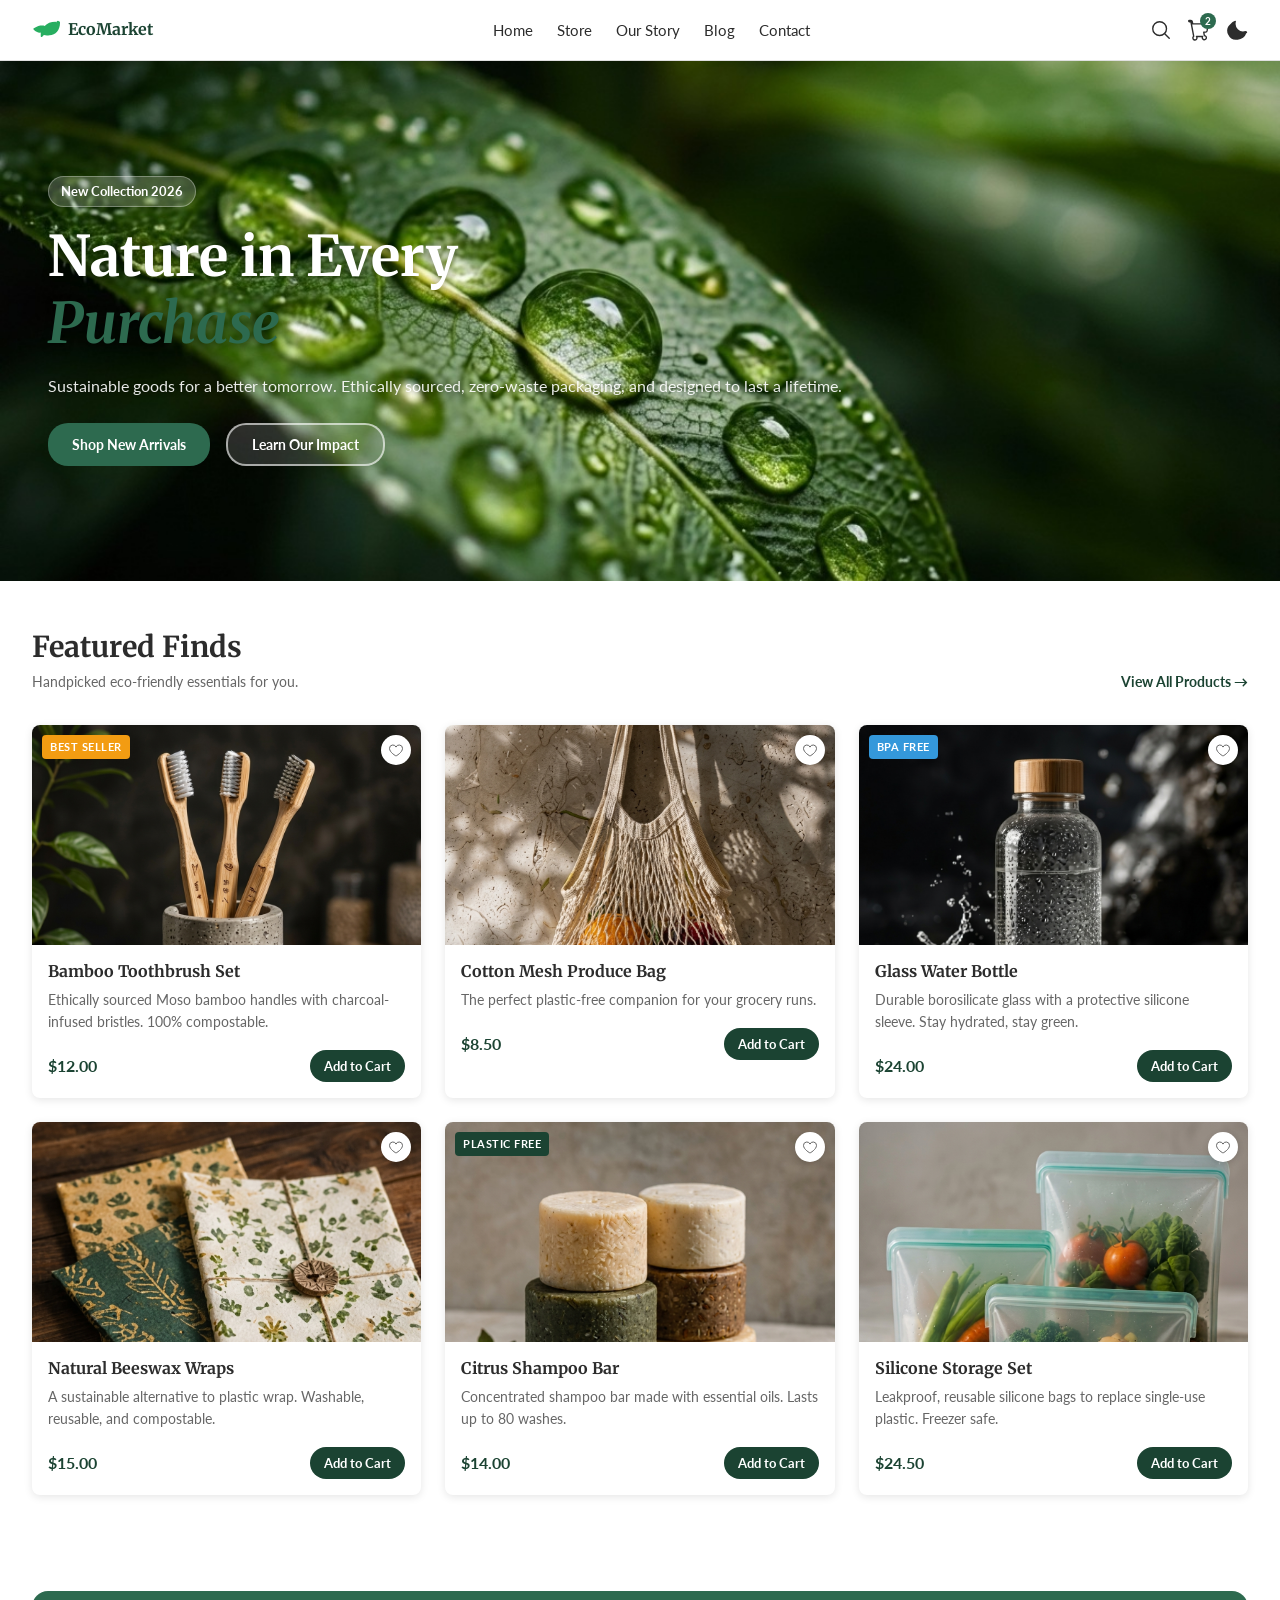
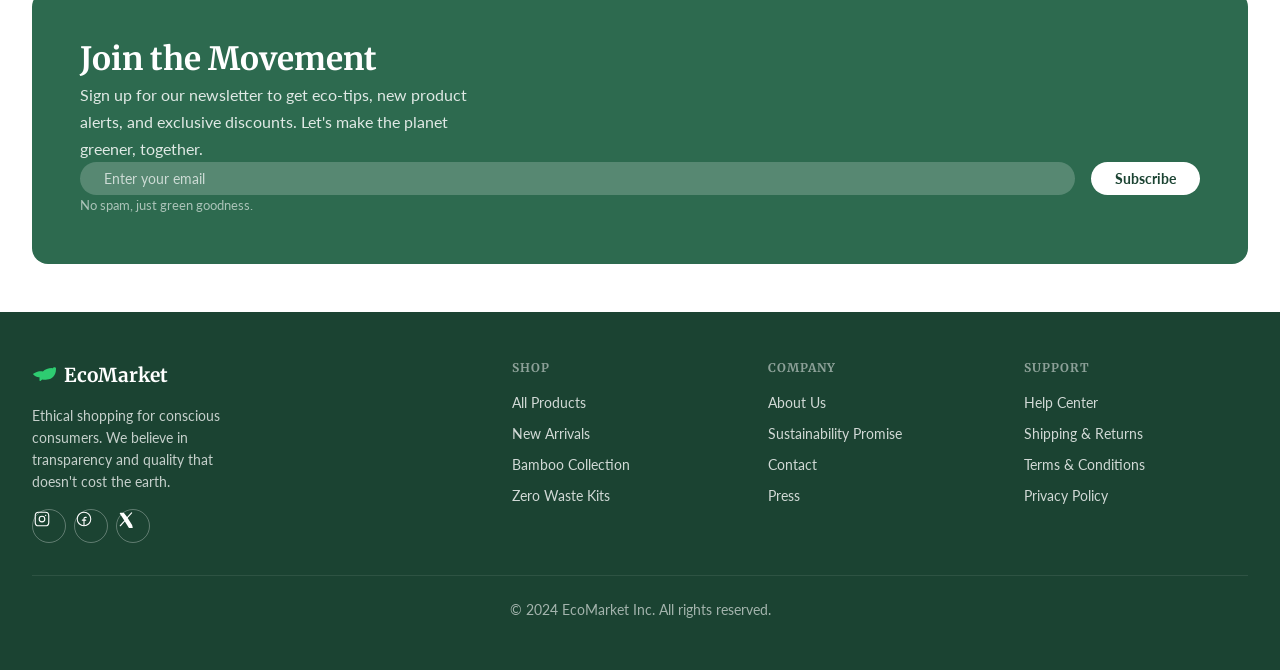
==== commit 6d26c118: "Limpiar marcas de conflicto de git en el index" ====
--- a/index.html
+++ b/index.html
@@ -29,10 +29,7 @@
         <li><a href="index.html" class="header__nav-link">Home</a></li>
         <li><a href="views/productos.html" class="header__nav-link">Store</a></li>
         <li><a href="views/sobre-nosotros.html" class="header__nav-link">Our Story</a></li>
-<<<<<<< HEAD
         <li><a href="views/blog.html" class="header__nav-link">Blog</a></li>
-=======
->>>>>>> 057f05c693af51f3bf710a2dd489418c7d299fcc
         <li><a href="views/contacto.html" class="header__nav-link">Contact</a></li>
       </ul>
     </nav>
